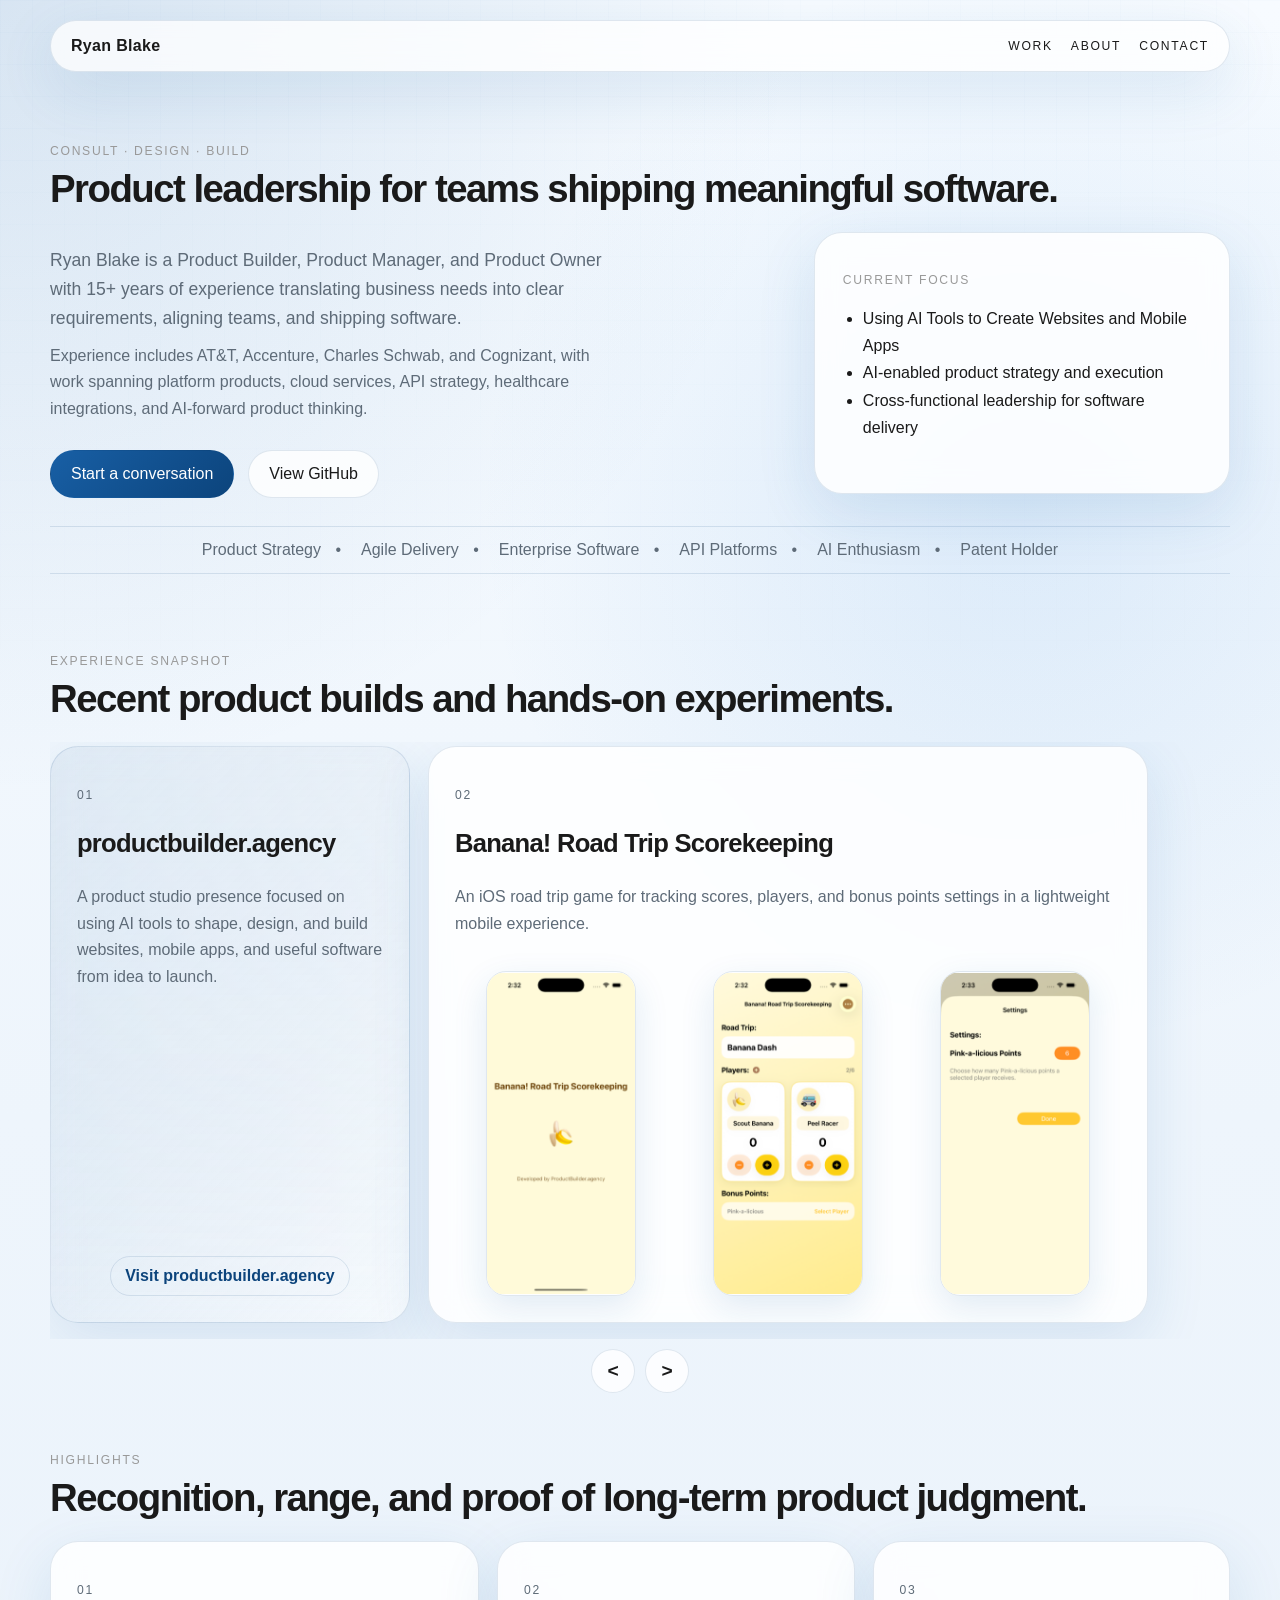
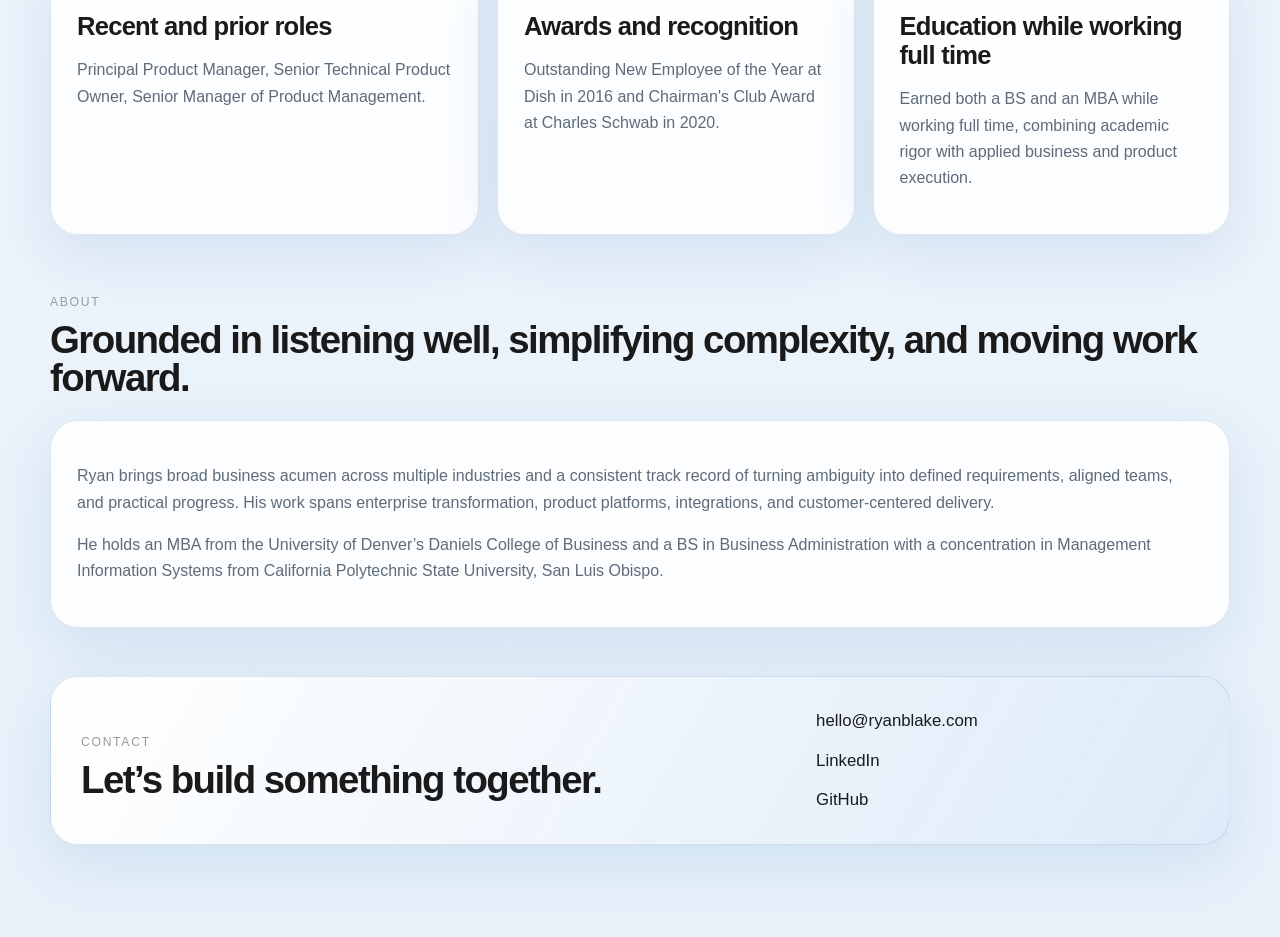
==== index.html @ b1fbf85f "Move featured projects to front" ====
<!DOCTYPE html>
<html lang="en">
  <head>
    <meta charset="UTF-8" />
    <meta name="viewport" content="width=device-width, initial-scale=1.0" />
    <title>Ryan Blake</title>
    <meta
      name="description"
      content="Ryan Blake is a product builder and product leader helping teams shape strategy, define systems, and ship useful software."
    />
    <meta property="og:title" content="Ryan Blake" />
    <meta
      property="og:description"
      content="Product builder, product manager, and product owner with deep experience across enterprise software, APIs, and platform delivery."
    />
    <meta property="og:type" content="website" />
    <link rel="stylesheet" href="styles.css" />
  </head>
  <body>
    <div class="site-shell">
      <header class="topbar">
        <a class="wordmark" href="#home" aria-label="Ryan Blake home">
          Ryan Blake
        </a>
        <nav class="nav">
          <a href="#work">Work</a>
          <a href="#about">About</a>
          <a href="#contact">Contact</a>
        </nav>
      </header>

      <main id="home">
        <section class="hero">
          <div class="hero-intro">
            <p class="eyebrow">Consult · Design · Build</p>
            <h1>
              Product leadership for teams shipping meaningful software.
            </h1>
          </div>

          <div class="hero-copy">
            <p class="lede">
              Ryan Blake is a Product Builder, Product Manager, and Product
              Owner with 15+ years of experience translating business needs
              into clear requirements, aligning teams, and shipping software.
            </p>
            <p class="hero-support">
              Experience includes AT&amp;T, Accenture, Charles Schwab, and
              Cognizant, with work spanning platform products, cloud services,
              API strategy, healthcare integrations, and AI-forward product thinking.
            </p>
            <div class="hero-actions">
              <a class="button button-primary" href="mailto:hello@ryanblake.com">Start a conversation</a>
              <a class="button button-secondary" href="https://github.com/ryblake-productbuilder" target="_blank" rel="noreferrer">View GitHub</a>
            </div>
          </div>

          <aside class="hero-card">
            <p class="card-label">Current focus</p>
            <ul class="signal-list">
              <li>Using AI Tools to Create Websites and Mobile Apps</li>
              <li>AI-enabled product strategy and execution</li>
              <li>Cross-functional leadership for software delivery</li>
            </ul>
          </aside>
        </section>

        <section class="marquee" aria-label="Highlights">
          <p>Product Strategy</p>
          <p>Agile Delivery</p>
          <p>Enterprise Software</p>
          <p>API Platforms</p>
          <p>AI Enthusiasm</p>
          <p class="marquee-last">Patent Holder</p>
        </section>

        <section class="work-section" id="work">
          <div class="section-heading">
            <p class="eyebrow">Experience snapshot</p>
            <h2>Recent product builds and hands-on experiments.</h2>
          </div>

          <div class="portfolio-carousel" aria-label="Experience snapshot carousel">
            <div class="portfolio-track" id="portfolio-track">
              <article class="project-card portfolio-card featured">
                <p class="project-index">01</p>
                <h3>productbuilder.agency</h3>
                <p>
                  A product studio presence focused on using AI tools to shape,
                  design, and build websites, mobile apps, and useful software
                  from idea to launch.
                </p>
                <a class="project-link" href="https://productbuilder.agency" target="_blank" rel="noreferrer">
                  Visit productbuilder.agency
                </a>
              </article>

              <article class="project-card portfolio-card banana-card">
                <p class="project-index">02</p>
                <h3>Banana! Road Trip Scorekeeping</h3>
                <p>
                  An iOS road trip game for tracking scores, players, and
                  bonus points settings in a lightweight mobile experience.
                </p>
                <div class="app-thumbnail-row" aria-label="Banana app screenshots">
                  <img src="assets/banana-splash.png" alt="Banana road trip scorekeeping splash screen" />
                  <img src="assets/banana-game.png" alt="Banana game scorekeeping screen" />
                  <img src="assets/banana-settings.png" alt="Banana settings screen" />
                </div>
              </article>

              <article class="project-card portfolio-card">
                <p class="project-index">03</p>
                <h3>Leadership across global teams</h3>
                <p>
                  Led two distributed agile software teams across multiple
                  countries, aligning product direction, delivery cadence, and
                  stakeholder expectations.
                </p>
              </article>

              <article class="project-card portfolio-card">
                <p class="project-index">04</p>
                <h3>Healthcare and platform integration</h3>
                <p>
                  Served as Product Owner for EMR integration work and defined
                  HL7 and FHIR specifications from complex interface requirements.
                </p>
              </article>

              <article class="project-card portfolio-card">
                <p class="project-index">05</p>
                <h3>Commercial and product impact</h3>
                <p>
                  Managed cloud services and API products while helping close
                  three learning outsourcing deals worth more than $80 million.
                </p>
              </article>

              <article class="project-card portfolio-card">
                <p class="project-index">06</p>
                <h3>Named inventor on several United States patents</h3>
                <p>
                  Patents focused on emotion-aware viewing experiences,
                  including dynamically selecting supplemental content and
                  adjusting playback based on viewer emotion or environment.
                </p>
                <ul class="patent-list">
                  <li>
                    <a href="https://image-ppubs.uspto.gov/dirsearch-public/print/downloadPdf/10616650" target="_blank" rel="noreferrer">10,616,650</a>
                  </li>
                  <li>
                    <a href="https://image-ppubs.uspto.gov/dirsearch-public/print/downloadPdf/10171877" target="_blank" rel="noreferrer">10,171,877</a>
                  </li>
                  <li>
                    <a href="https://image-ppubs.uspto.gov/dirsearch-public/print/downloadPdf/11601715" target="_blank" rel="noreferrer">11,601,715</a>
                  </li>
                </ul>
              </article>

              <article class="project-card portfolio-card">
                <p class="project-index">07</p>
                <h3>Enterprise product leadership</h3>
                <p>
                  Product leadership across distributed agile teams, healthcare
                  integrations, cloud services, API products, and commercial
                  programs with measurable business impact.
                </p>
              </article>
            </div>

            <div class="carousel-controls" aria-label="Portfolio carousel controls">
              <button class="carousel-control" type="button" data-carousel-action="prev" aria-label="Previous project">&lt;</button>
              <button class="carousel-control" type="button" data-carousel-action="next" aria-label="Next project">&gt;</button>
            </div>
          </div>
        </section>

        <section class="work-section" id="highlights">
          <div class="section-heading">
            <p class="eyebrow">Highlights</p>
            <h2>Recognition, range, and proof of long-term product judgment.</h2>
          </div>

          <div class="project-grid">
            <article class="project-card">
              <p class="project-index">01</p>
              <h3>Recent and prior roles</h3>
              <p>
                Principal Product Manager, Senior Technical Product Owner,
                Senior Manager of Product Management.
              </p>
            </article>

            <article class="project-card">
              <p class="project-index">02</p>
              <h3>Awards and recognition</h3>
              <p>
                Outstanding New Employee of the Year at Dish in 2016 and
                Chairman's Club Award at Charles Schwab in 2020.
              </p>
            </article>

            <article class="project-card">
              <p class="project-index">03</p>
              <h3>Education while working full time</h3>
              <p>
                Earned both a BS and an MBA while working full time, combining
                academic rigor with applied business and product execution.
              </p>
            </article>
          </div>
        </section>

        <section class="about-section" id="about">
          <div class="section-heading narrow">
            <p class="eyebrow">About</p>
            <h2>Grounded in listening well, simplifying complexity, and moving work forward.</h2>
          </div>

          <div class="about-layout">
            <div class="about-panel">
              <p>
                Ryan brings broad business acumen across multiple industries
                and a consistent track record of turning ambiguity into defined
                requirements, aligned teams, and practical progress. His work
                spans enterprise transformation, product platforms, integrations,
                and customer-centered delivery.
              </p>
              <p>
                He holds an MBA from the University of Denver’s Daniels College
                of Business and a BS in Business Administration with a
                concentration in Management Information Systems from California
                Polytechnic State University, San Luis Obispo.
              </p>
            </div>
          </div>
        </section>

        <section class="chat-section" id="chat">
          <div class="section-heading">
            <p class="eyebrow">AI Chat</p>
            <h2>Ask an AI assistant about Ryan’s background, experience, and focus.</h2>
          </div>

          <div class="chat-shell">
            <div class="chat-intro">
              <p>
                This assistant uses retrieval over Ryan’s site content and profile details,
                then answers with grounded context instead of a generic chatbot response.
              </p>
              <div class="chat-suggestions" aria-label="Suggested questions">
                <button class="suggestion-chip" type="button" data-prompt="What kinds of product work has Ryan led?">
                  What kinds of product work has Ryan led?
                </button>
                <button class="suggestion-chip" type="button" data-prompt="What is Ryan's experience with healthcare integrations?">
                  What is Ryan's experience with healthcare integrations?
                </button>
                <button class="suggestion-chip" type="button" data-prompt="What makes Ryan a strong product partner?">
                  What makes Ryan a strong product partner?
                </button>
              </div>
            </div>

            <div class="chat-panel">
              <div class="chat-log" id="chat-log" aria-live="polite">
                <article class="chat-message chat-message-assistant">
                  <p>
                    Ask me about Ryan’s product leadership, experience, education, awards,
                    technical background, or current focus.
                  </p>
                </article>
              </div>

              <form class="chat-form" id="chat-form">
                <label class="sr-only" for="chat-input">Ask a question</label>
                <textarea
                  id="chat-input"
                  name="message"
                  rows="3"
                  maxlength="600"
                  placeholder="Ask about Ryan’s experience, industries, technical work, or leadership style..."
                  required
                ></textarea>
                <div class="chat-form-row">
                  <p class="chat-note">Powered by retrieval plus AI responses.</p>
                  <button class="button button-primary" type="submit" id="chat-submit">Ask</button>
                </div>
              </form>
            </div>
          </div>
        </section>

        <section class="contact-section" id="contact">
          <div class="contact-card">
            <div>
              <p class="eyebrow">Contact</p>
              <h2>Let’s build something together.</h2>
            </div>
            <div class="contact-links">
              <a href="mailto:hello@ryanblake.com">hello@ryanblake.com</a>
              <a href="https://www.linkedin.com/in/ryblake/" target="_blank" rel="noreferrer">LinkedIn</a>
              <a href="https://github.com/ryblake-productbuilder" target="_blank" rel="noreferrer">GitHub</a>
            </div>
          </div>
        </section>
      </main>
    </div>

    <script src="script.js"></script>
  </body>
</html>
---- styles.css ----
:root {
  --bg: #eef5fc;
  --bg-strong: #dbeaf8;
  --surface: rgba(255, 255, 255, 0.84);
  --surface-strong: #ffffff;
  --text: #1a1a1a;
  --muted: #5e6b78;
  --line: rgba(12, 68, 124, 0.12);
  --accent: #185fa5;
  --accent-deep: #0c447c;
  --accent-light: #378add;
  --accent-soft: rgba(133, 183, 235, 0.6);
  --brand-builder: #1a1a1a;
  --brand-agency: #666666;
  --brand-tagline: #999999;
  --shadow: 0 18px 60px rgba(24, 95, 165, 0.12);
  --sans: Arial, Helvetica, sans-serif;
  --radius-lg: 28px;
  --radius-md: 20px;
  --max-width: 1180px;
}

* {
  box-sizing: border-box;
}

html {
  scroll-behavior: smooth;
}

body {
  margin: 0;
  min-height: 100vh;
  color: var(--text);
  font-family: var(--sans);
  background:
    radial-gradient(circle at top left, rgba(24, 95, 165, 0.14), transparent 28%),
    radial-gradient(circle at 80% 20%, rgba(55, 138, 221, 0.12), transparent 24%),
    linear-gradient(180deg, #f7fbff 0%, var(--bg) 44%, #e8f1fa 100%);
}

body::before {
  content: "";
  position: fixed;
  inset: 0;
  pointer-events: none;
  background-image:
    linear-gradient(rgba(24, 95, 165, 0.03) 1px, transparent 1px),
    linear-gradient(90deg, rgba(24, 95, 165, 0.03) 1px, transparent 1px);
  background-size: 32px 32px;
  mask-image: linear-gradient(180deg, rgba(0, 0, 0, 0.4), transparent 85%);
}

.site-shell {
  width: min(calc(100% - 32px), var(--max-width));
  margin: 0 auto;
  padding: 20px 0 64px;
}

.topbar {
  position: sticky;
  top: 16px;
  z-index: 10;
  display: flex;
  justify-content: space-between;
  align-items: center;
  gap: 20px;
  margin-bottom: 28px;
  padding: 16px 20px;
  border: 1px solid var(--line);
  border-radius: 999px;
  backdrop-filter: blur(18px);
  background: rgba(255, 255, 255, 0.74);
  box-shadow: var(--shadow);
}

.wordmark,
.nav a,
.button,
.contact-links a {
  text-decoration: none;
  color: inherit;
}

.wordmark {
  display: inline-flex;
  align-items: center;
  gap: 14px;
  font-size: 1rem;
  letter-spacing: 0.02em;
  font-weight: 700;
  color: var(--text);
}

.brand-lockup {
  display: inline-flex;
  align-items: center;
  gap: 12px;
}

.brand-owner {
  color: var(--muted);
  font-size: 0.92rem;
  font-weight: 600;
}

.brand-cube {
  position: relative;
  width: 26px;
  height: 26px;
  transform: rotate(45deg);
}

.cube-face,
.cube-core {
  position: absolute;
  inset: 0;
  border-radius: 4px;
}

.cube-top {
  background: var(--accent);
  clip-path: polygon(50% 0%, 100% 50%, 50% 100%, 0% 50%);
}

.cube-left {
  background: var(--accent-deep);
  clip-path: polygon(0% 50%, 50% 0%, 50% 100%);
}

.cube-right {
  background: var(--accent-light);
  clip-path: polygon(50% 0%, 100% 50%, 50% 100%);
}

.cube-core {
  inset: 7px;
  background: var(--accent-soft);
  clip-path: polygon(50% 0%, 100% 50%, 50% 100%, 0% 50%);
}

.brand-text {
  display: inline-flex;
  align-items: baseline;
  gap: 0;
  font-size: 1rem;
  font-weight: 700;
}

.brand-product {
  color: var(--accent);
}

.brand-builder {
  color: var(--brand-builder);
}

.brand-agency {
  color: var(--brand-agency);
  font-weight: 600;
}

.nav {
  display: flex;
  flex-wrap: wrap;
  gap: 18px;
}

.nav a,
.eyebrow,
.project-index,
.card-label {
  text-transform: uppercase;
  letter-spacing: 0.14em;
  font-size: 0.76rem;
}

.eyebrow,
.card-label,
.project-index {
  color: var(--brand-tagline);
}

.hero,
.about-layout,
.contact-card {
  display: grid;
  gap: 24px;
}

.hero {
  grid-template-columns: 1.6fr 0.9fr;
  align-items: start;
  padding: 32px 0 20px;
}

.hero-intro h1,
.section-heading h2,
.contact-card h2 {
  margin: 0;
  font-family: var(--sans);
  font-weight: 700;
  line-height: 0.98;
  letter-spacing: -0.04em;
}

.hero-intro {
  grid-column: 1 / -1;
}

.hero-intro h1 {
  max-width: none;
  font-size: clamp(1.35rem, 3.1vw, 2.4rem);
}

.lede,
.hero-support,
.project-card p,
.about-panel p,
.hero-metric p,
.contact-links a {
  color: var(--muted);
  line-height: 1.65;
}

.lede {
  max-width: 36rem;
  margin: 14px 0 0;
  font-size: 1.1rem;
}

.hero-support {
  max-width: 35rem;
  margin: 10px 0 0;
}

.hero-actions {
  display: flex;
  flex-wrap: wrap;
  gap: 14px;
  margin-top: 28px;
}

.button {
  display: inline-flex;
  align-items: center;
  justify-content: center;
  min-height: 48px;
  padding: 0 20px;
  border-radius: 999px;
  border: 1px solid var(--line);
  transition: transform 180ms ease, background-color 180ms ease, border-color 180ms ease;
}

.button:hover,
.nav a:hover,
.contact-links a:hover {
  transform: translateY(-1px);
}

.button-primary {
  color: #ffffff;
  background: linear-gradient(135deg, var(--accent), var(--accent-deep));
  border-color: transparent;
}

.button-secondary {
  background: rgba(255, 255, 255, 0.8);
}

.hero-card,
.project-card,
.about-panel,
.contact-card,
.chat-shell,
.chat-panel,
.chat-intro {
  border: 1px solid var(--line);
  border-radius: var(--radius-lg);
  background: var(--surface);
  box-shadow: var(--shadow);
  backdrop-filter: blur(14px);
}

.hero-card {
  padding: 28px;
}

.hero-card {
  grid-column: 2;
  max-width: 420px;
  justify-self: start;
  align-self: start;
  margin-top: 0;
}

.signal-list {
  margin: 18px 0 24px;
  padding-left: 20px;
  color: var(--text);
  line-height: 1.7;
}

.hero-metric {
  padding-top: 4px;
}

.marquee {
  display: flex;
  flex-wrap: wrap;
  justify-content: center;
  gap: 12px 20px;
  margin: 8px 0 48px;
  padding: 14px 0;
  border-block: 1px solid var(--line);
  color: var(--muted);
  text-align: center;
}

.marquee p {
  position: relative;
  margin: 0;
  padding-right: 20px;
  white-space: nowrap;
  text-transform: capitalize;
}

.marquee p::after {
  content: "•";
  position: absolute;
  right: 0;
}

.marquee p.marquee-last::after {
  content: "";
}

.section-heading {
  margin-bottom: 24px;
}

.section-heading h2,
.contact-card h2 {
  font-size: clamp(1.5rem, 3vw, 2.5rem);
  max-width: none;
}

.work-section,
.about-section,
.chat-section,
.contact-section {
  padding: 20px 0 28px;
}

.project-grid {
  display: grid;
  grid-template-columns: 1.2fr 1fr 1fr;
  gap: 18px;
}

.project-card,
.about-panel {
  padding: 26px;
}

.chat-shell {
  display: grid;
  grid-template-columns: 0.72fr 1.28fr;
  gap: 18px;
  padding: 18px;
}

.chat-section {
  display: none;
}

.chat-intro,
.chat-panel {
  padding: 24px;
}

.chat-intro p,
.chat-note,
.chat-source-list {
  color: var(--muted);
  line-height: 1.65;
}

.chat-suggestions {
  display: flex;
  flex-wrap: wrap;
  gap: 10px;
  margin-top: 20px;
}

.suggestion-chip {
  padding: 10px 14px;
  border: 1px solid var(--line);
  border-radius: 999px;
  background: rgba(255, 255, 255, 0.75);
  color: var(--text);
  font: inherit;
  cursor: pointer;
  transition: transform 180ms ease, border-color 180ms ease;
}

.suggestion-chip:hover {
  transform: translateY(-1px);
  border-color: rgba(24, 95, 165, 0.28);
}

.chat-panel {
  display: grid;
  gap: 18px;
}

.chat-log {
  display: grid;
  gap: 12px;
  min-height: 280px;
}

.chat-message {
  max-width: 90%;
  padding: 14px 16px;
  border-radius: 18px;
  line-height: 1.6;
}

.chat-message p {
  margin: 0;
}

.chat-message-assistant {
  justify-self: start;
  background: rgba(24, 95, 165, 0.08);
  color: var(--text);
}

.chat-message-user {
  justify-self: end;
  background: linear-gradient(135deg, var(--accent), var(--accent-deep));
  color: #ffffff;
}

.chat-form {
  display: grid;
  gap: 12px;
}

.chat-form textarea {
  width: 100%;
  min-height: 112px;
  padding: 16px;
  border: 1px solid var(--line);
  border-radius: 22px;
  background: rgba(255, 255, 255, 0.85);
  color: var(--text);
  font: inherit;
  resize: vertical;
}

.chat-form textarea:focus {
  outline: 2px solid rgba(24, 95, 165, 0.16);
  border-color: rgba(24, 95, 165, 0.32);
}

.chat-form-row {
  display: flex;
  justify-content: space-between;
  align-items: center;
  gap: 16px;
}

.chat-note {
  margin: 0;
  font-size: 0.92rem;
}

.chat-source-list {
  margin: 8px 0 0;
  font-size: 0.88rem;
}

.sr-only {
  position: absolute;
  width: 1px;
  height: 1px;
  padding: 0;
  margin: -1px;
  overflow: hidden;
  clip: rect(0, 0, 0, 0);
  white-space: nowrap;
  border: 0;
}

.project-card h3 {
  margin: 12px 0 10px;
  font-size: 1.6rem;
  font-weight: 700;
  letter-spacing: -0.03em;
}

.portfolio-carousel {
  overflow: hidden;
}

.portfolio-track {
  display: flex;
  gap: 18px;
  overflow-x: auto;
  padding: 4px 4px 16px;
  scroll-behavior: smooth;
  scroll-snap-type: x proximity;
  scrollbar-width: none;
}

.portfolio-track::-webkit-scrollbar {
  display: none;
}

.portfolio-card {
  display: flex;
  flex-direction: column;
  flex: 0 0 min(360px, 82vw);
  min-height: 330px;
  scroll-snap-align: start;
}

.project-link {
  display: inline-flex;
  width: fit-content;
  margin-top: auto;
  align-self: center;
  padding: 10px 14px;
  border: 1px solid var(--line);
  border-radius: 999px;
  color: var(--accent-deep);
  font-weight: 700;
  text-decoration: none;
  transition: transform 180ms ease, border-color 180ms ease;
}

.project-link:hover {
  transform: translateY(-1px);
  border-color: rgba(24, 95, 165, 0.3);
}

.project-card p a {
  color: var(--accent-deep);
  font-weight: 700;
  text-decoration-color: rgba(24, 95, 165, 0.32);
  text-underline-offset: 3px;
}

.patent-list {
  margin: 4px 0 0;
  padding-left: 20px;
  color: var(--muted);
  line-height: 1.8;
}

.patent-list a {
  display: inline-block;
  color: var(--accent-deep);
  font-weight: 700;
  text-decoration-color: rgba(24, 95, 165, 0.32);
  text-underline-offset: 3px;
}


.banana-card {
  flex-basis: min(720px, 92vw);
  overflow: hidden;
}

.app-thumbnail-row {
  display: grid;
  grid-template-columns: repeat(3, minmax(0, 1fr));
  gap: 14px;
  align-items: start;
  margin-top: auto;
  padding-top: 18px;
}

.app-thumbnail-row img {
  width: 100%;
  max-width: 150px;
  aspect-ratio: 1242 / 2688;
  justify-self: center;
  object-fit: contain;
  border: 1px solid rgba(12, 68, 124, 0.12);
  border-radius: 20px;
  box-shadow: 0 12px 34px rgba(24, 95, 165, 0.12);
}

.carousel-controls {
  display: flex;
  justify-content: center;
  gap: 10px;
  padding-top: 10px;
}

.carousel-control {
  display: inline-flex;
  align-items: center;
  justify-content: center;
  width: 44px;
  height: 44px;
  border: 1px solid var(--line);
  border-radius: 50%;
  background: rgba(255, 255, 255, 0.82);
  color: var(--text);
  cursor: pointer;
  font: inherit;
  font-size: 1.2rem;
  font-weight: 700;
  transition: transform 180ms ease, border-color 180ms ease, color 180ms ease;
}

.carousel-control:hover {
  transform: translateY(-1px);
  border-color: rgba(24, 95, 165, 0.3);
  color: var(--accent-deep);
}

.featured {
  background:
    linear-gradient(180deg, rgba(255, 255, 255, 0.34), transparent),
    linear-gradient(135deg, rgba(24, 95, 165, 0.16), rgba(255, 255, 255, 0.48));
}

.about-layout {
  grid-template-columns: 1fr;
}

.contact-card {
  grid-template-columns: 1.3fr 0.7fr;
  align-items: center;
  padding: 30px;
  background:
    linear-gradient(120deg, rgba(255, 255, 255, 0.98), rgba(219, 234, 248, 0.94)),
    var(--surface-strong);
}

.contact-links {
  display: grid;
  gap: 12px;
}

.contact-links a {
  font-size: 1.05rem;
}

.nav a,
.contact-links a {
  color: var(--text);
}

.nav a:hover,
.contact-links a:hover,
.button-secondary:hover {
  color: var(--accent-deep);
}

.reveal {
  opacity: 0;
  transform: translateY(24px);
  transition: opacity 700ms ease, transform 700ms ease;
}

.reveal.is-visible {
  opacity: 1;
  transform: translateY(0);
}

@media (max-width: 900px) {
  .hero,
  .project-grid,
  .about-layout,
  .chat-shell,
  .contact-card {
    grid-template-columns: 1fr;
  }

  .portfolio-track {
    gap: 14px;
  }

  .portfolio-card,
  .banana-card {
    flex-basis: 84vw;
  }

  .app-thumbnail-row {
    gap: 8px;
  }

  .hero-intro,
  .hero-copy,
  .hero-card {
    grid-column: auto;
    max-width: none;
    justify-self: stretch;
  }

  .hero-copy h1,
  .section-heading h2,
  .contact-card h2 {
    max-width: none;
  }

  .topbar {
    border-radius: 24px;
  }
}

@media (max-width: 640px) {
  .site-shell {
    width: min(calc(100% - 20px), var(--max-width));
    padding-top: 10px;
  }

  .topbar {
    position: static;
    flex-direction: column;
    align-items: flex-start;
    padding: 18px;
  }

  .wordmark {
    flex-direction: column;
    align-items: flex-start;
    gap: 8px;
  }

  .hero {
    padding-top: 28px;
  }

  .chat-intro,
  .chat-panel {
    padding: 18px;
  }

  .chat-form-row {
    flex-direction: column;
    align-items: stretch;
  }

  .hero-copy h1 {
    font-size: clamp(2.9rem, 17vw, 4.5rem);
  }

  .hero-card,
  .project-card,
  .about-panel,
  .contact-card {
    border-radius: var(--radius-md);
  }
}

@media (prefers-reduced-motion: reduce) {
  html {
    scroll-behavior: auto;
  }

  *,
  *::before,
  *::after {
    animation: none !important;
    transition: none !important;
  }
}
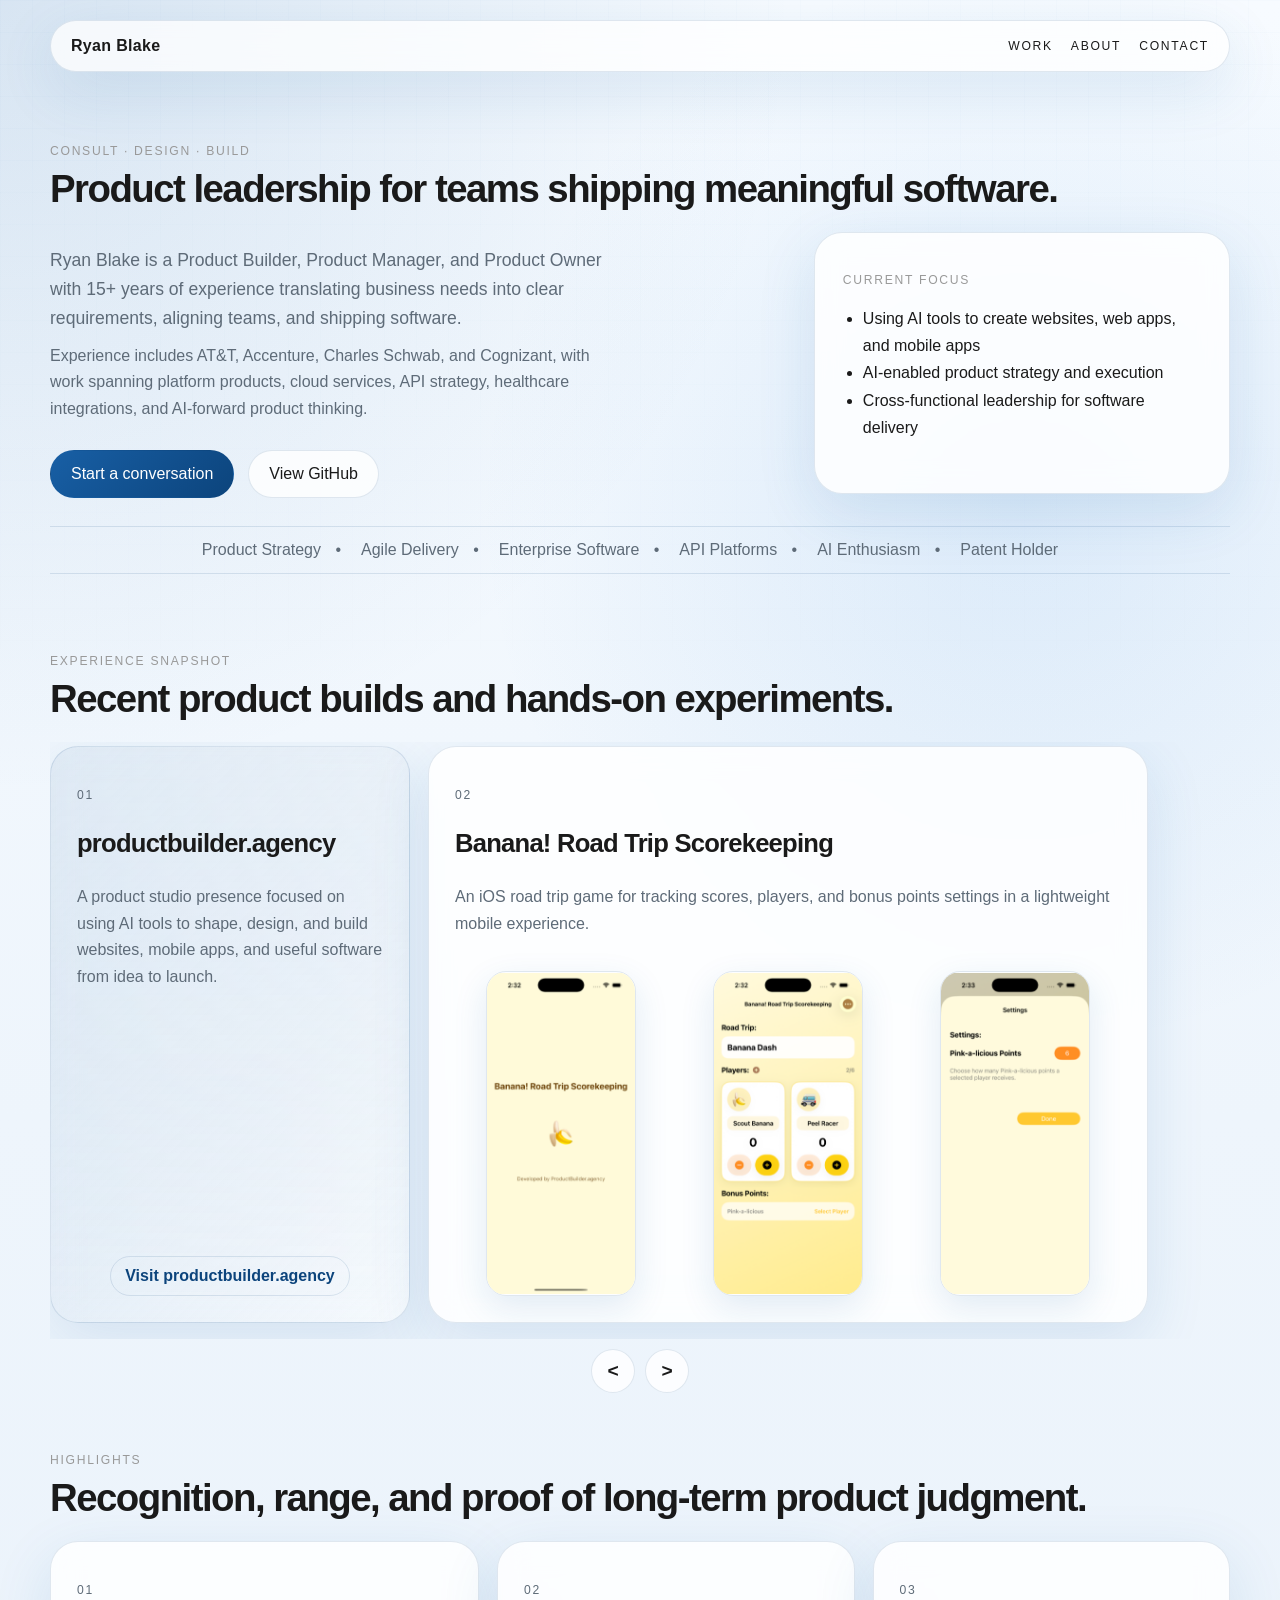
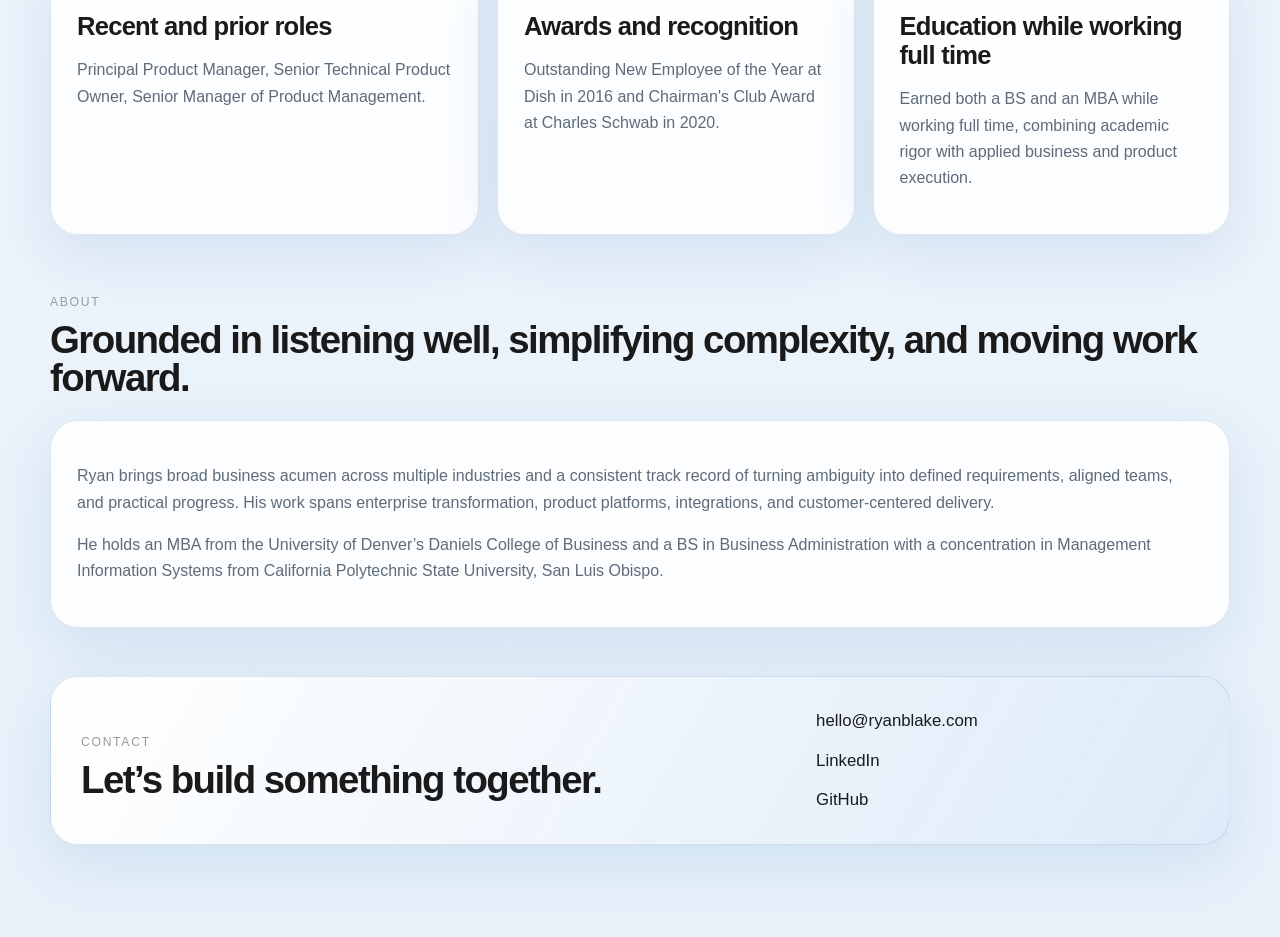
==== commit 0b40434c: "Refine current focus wording" ====
--- a/index.html
+++ b/index.html
@@ -58,7 +58,7 @@
           <aside class="hero-card">
             <p class="card-label">Current focus</p>
             <ul class="signal-list">
-              <li>Using AI Tools to Create Websites and Mobile Apps</li>
+              <li>Using AI tools to create websites, web apps, and mobile apps</li>
               <li>AI-enabled product strategy and execution</li>
               <li>Cross-functional leadership for software delivery</li>
             </ul>
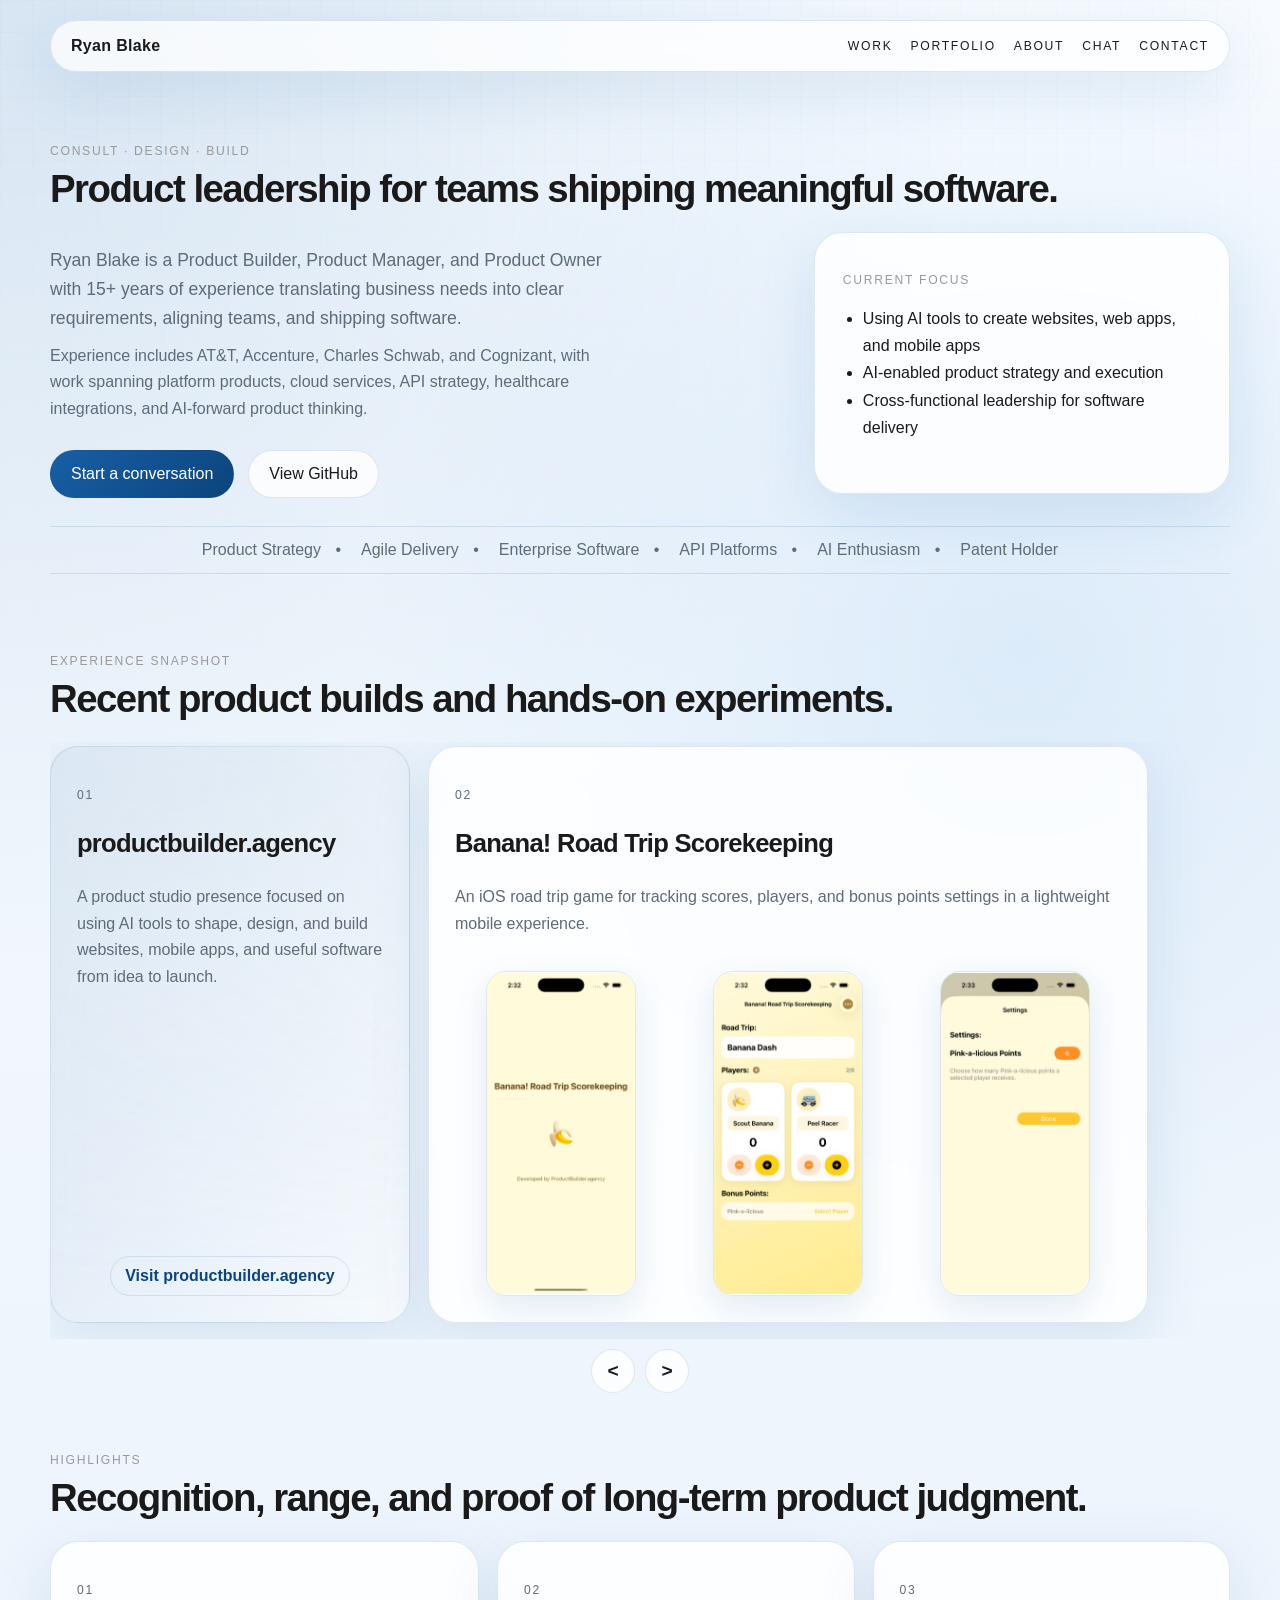
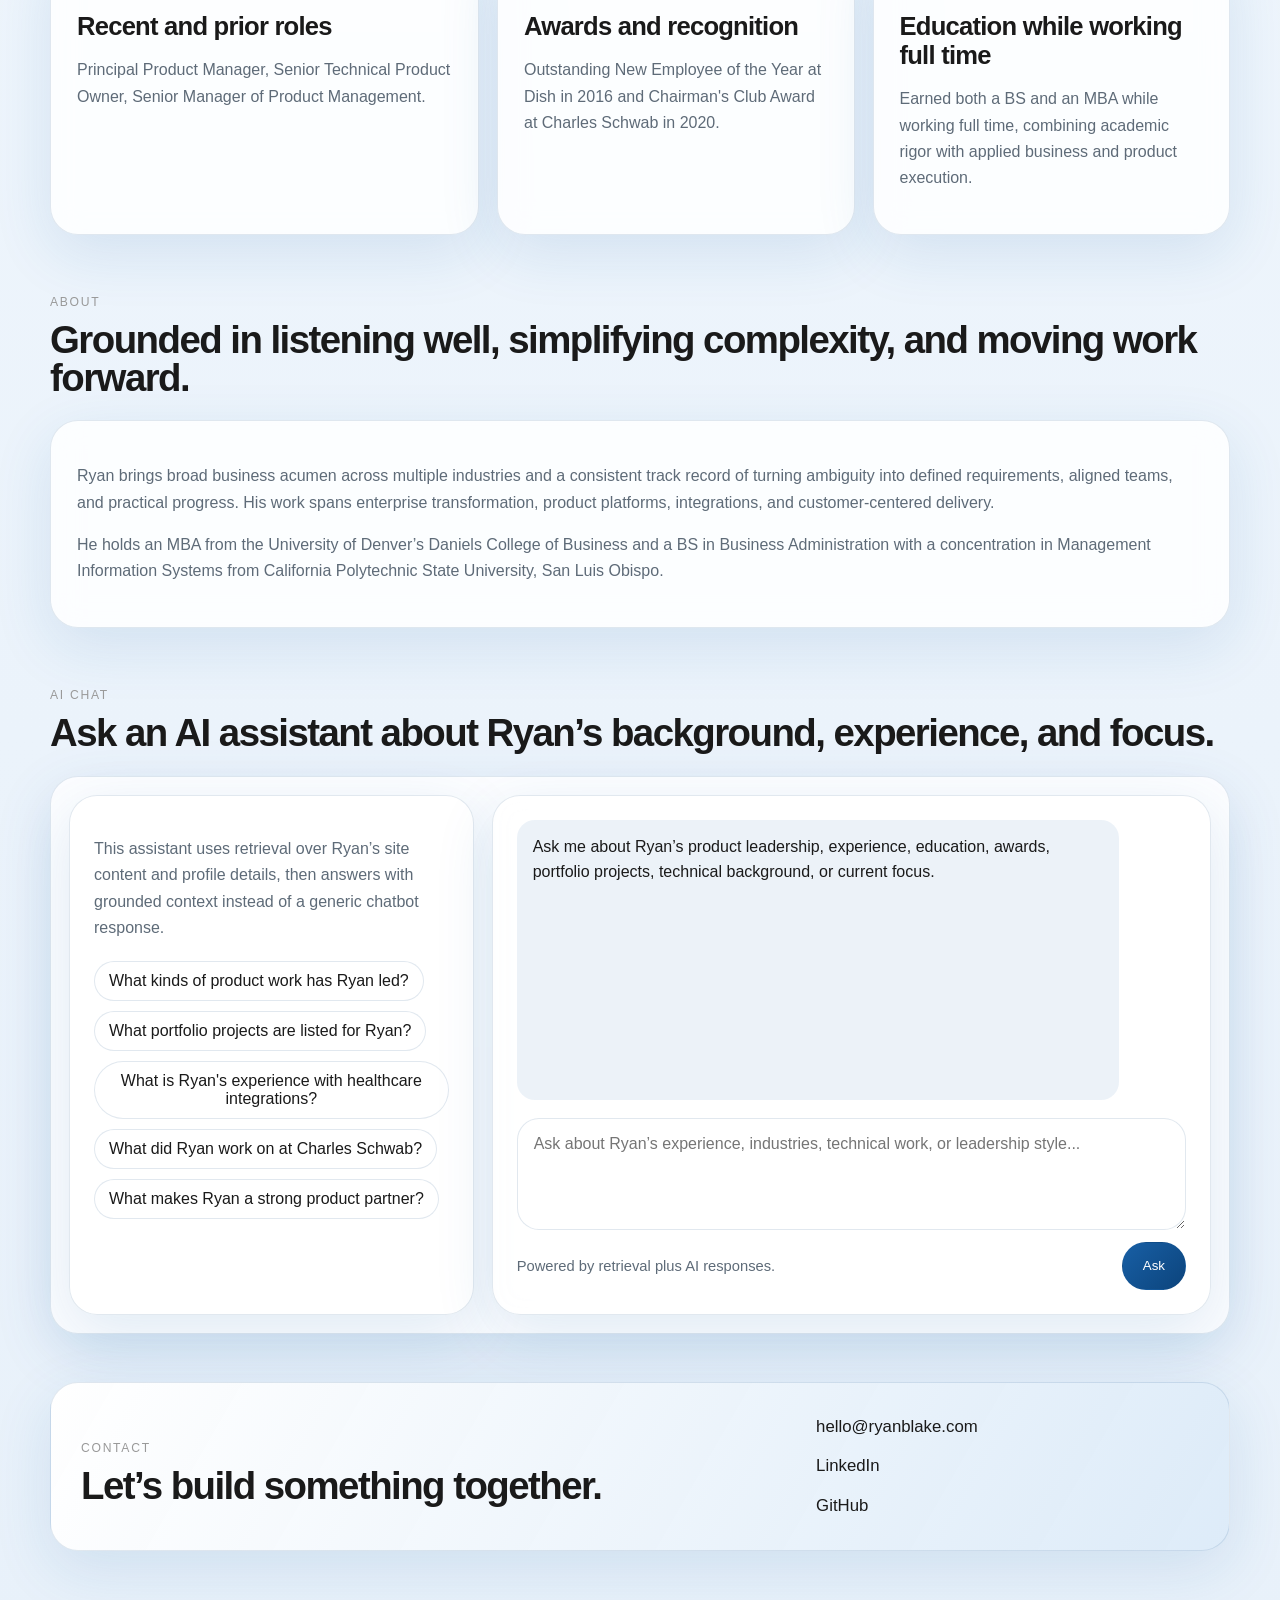
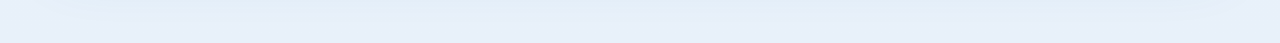
==== commit 14c7692f: "Add portfolio page and enable AI chat" ====
--- a/index.html
+++ b/index.html
@@ -24,7 +24,9 @@
         </a>
         <nav class="nav">
           <a href="#work">Work</a>
+          <a href="portfolio.html">Portfolio</a>
           <a href="#about">About</a>
+          <a href="#chat">Chat</a>
           <a href="#contact">Contact</a>
         </nav>
       </header>
@@ -253,8 +255,14 @@
                 <button class="suggestion-chip" type="button" data-prompt="What kinds of product work has Ryan led?">
                   What kinds of product work has Ryan led?
                 </button>
+                <button class="suggestion-chip" type="button" data-prompt="What portfolio projects are listed for Ryan?">
+                  What portfolio projects are listed for Ryan?
+                </button>
                 <button class="suggestion-chip" type="button" data-prompt="What is Ryan's experience with healthcare integrations?">
                   What is Ryan's experience with healthcare integrations?
+                </button>
+                <button class="suggestion-chip" type="button" data-prompt="What did Ryan work on at Charles Schwab?">
+                  What did Ryan work on at Charles Schwab?
                 </button>
                 <button class="suggestion-chip" type="button" data-prompt="What makes Ryan a strong product partner?">
                   What makes Ryan a strong product partner?
@@ -267,7 +275,7 @@
                 <article class="chat-message chat-message-assistant">
                   <p>
                     Ask me about Ryan’s product leadership, experience, education, awards,
-                    technical background, or current focus.
+                    portfolio projects, technical background, or current focus.
                   </p>
                 </article>
               </div>
--- a/styles.css
+++ b/styles.css
@@ -182,19 +182,22 @@
 }
 
 .hero,
+.portfolio-hero,
 .about-layout,
 .contact-card {
   display: grid;
   gap: 24px;
 }
 
-.hero {
+.hero,
+.portfolio-hero {
   grid-template-columns: 1.6fr 0.9fr;
   align-items: start;
   padding: 32px 0 20px;
 }
 
 .hero-intro h1,
+.portfolio-hero h1,
 .section-heading h2,
 .contact-card h2 {
   margin: 0;
@@ -208,7 +211,8 @@
   grid-column: 1 / -1;
 }
 
-.hero-intro h1 {
+.hero-intro h1,
+.portfolio-hero h1 {
   max-width: none;
   font-size: clamp(1.35rem, 3.1vw, 2.4rem);
 }
@@ -274,7 +278,11 @@
 .contact-card,
 .chat-shell,
 .chat-panel,
-.chat-intro {
+.chat-intro,
+.portfolio-entry,
+.portfolio-disclaimer,
+.portfolio-chat-cta,
+.legal-card {
   border: 1px solid var(--line);
   border-radius: var(--radius-lg);
   background: var(--surface);
@@ -348,7 +356,8 @@
 .work-section,
 .about-section,
 .chat-section,
-.contact-section {
+.contact-section,
+.portfolio-timeline {
   padding: 20px 0 28px;
 }
 
@@ -359,8 +368,178 @@
 }
 
 .project-card,
-.about-panel {
+.about-panel,
+.portfolio-entry,
+.portfolio-disclaimer,
+.portfolio-chat-cta,
+.legal-card {
   padding: 26px;
+}
+
+.portfolio-summary {
+  align-self: end;
+}
+
+.portfolio-timeline {
+  display: grid;
+  gap: 18px;
+}
+
+.portfolio-year {
+  display: grid;
+  grid-template-columns: minmax(0, 1fr);
+  gap: 18px;
+  align-items: start;
+  padding-top: 18px;
+  border-top: 1px solid var(--line);
+}
+
+.portfolio-year-heading {
+  position: sticky;
+  top: 108px;
+}
+
+.portfolio-year-heading h2 {
+  margin: 6px 0 0;
+  font-size: clamp(2rem, 6vw, 4.7rem);
+  line-height: 0.9;
+  letter-spacing: -0.05em;
+}
+
+.portfolio-entry-list {
+  display: grid;
+  gap: 18px;
+}
+
+.portfolio-entry h3 {
+  margin: 8px 0 10px;
+  font-size: clamp(1.35rem, 2.4vw, 2rem);
+  line-height: 1.05;
+  letter-spacing: -0.03em;
+}
+
+.portfolio-company-row {
+  display: flex;
+  align-items: center;
+  gap: 12px;
+}
+
+.portfolio-company-chain {
+  display: flex;
+  flex-wrap: wrap;
+  align-items: center;
+  gap: 10px 12px;
+}
+
+.portfolio-beneficiary-row {
+  display: flex;
+  align-items: center;
+  gap: 8px;
+}
+
+.portfolio-company-context {
+  margin: 0;
+  color: var(--muted);
+  font-size: 0.92rem;
+}
+
+.portfolio-company-logo {
+  width: 42px;
+  height: 42px;
+  flex: 0 0 auto;
+  border: 1px solid rgba(12, 68, 124, 0.1);
+  border-radius: 8px;
+  object-fit: cover;
+}
+
+.portfolio-company {
+  margin: 0;
+  color: var(--accent-deep);
+  font-weight: 700;
+}
+
+.portfolio-entry-copy {
+  color: var(--muted);
+  line-height: 1.65;
+}
+
+.portfolio-entry p:last-child {
+  margin-bottom: 0;
+  color: var(--muted);
+  line-height: 1.65;
+}
+
+.portfolio-impact-list {
+  margin: 14px 0 0;
+  padding-left: 20px;
+  color: var(--muted);
+  line-height: 1.65;
+}
+
+.portfolio-disclaimer {
+  margin-top: 18px;
+}
+
+.portfolio-disclaimer p {
+  margin: 0;
+  color: var(--muted);
+  font-size: 0.92rem;
+  line-height: 1.6;
+}
+
+.portfolio-chat-cta {
+  display: flex;
+  justify-content: space-between;
+  align-items: center;
+  gap: 18px;
+  margin-top: 18px;
+}
+
+.portfolio-chat-cta h2 {
+  margin: 0;
+  font-size: clamp(1.35rem, 2.5vw, 2rem);
+  line-height: 1.05;
+  letter-spacing: -0.03em;
+}
+
+.portfolio-entry a,
+.portfolio-disclaimer a,
+.legal-card a {
+  color: var(--accent-deep);
+  font-weight: 700;
+  text-decoration-color: rgba(24, 95, 165, 0.32);
+  text-underline-offset: 3px;
+}
+
+.portfolio-entry-link {
+  margin-top: 16px;
+}
+
+.legal-section {
+  padding: 32px 0 28px;
+}
+
+.legal-card {
+  max-width: 840px;
+  margin: 0 auto;
+  padding: clamp(26px, 5vw, 46px);
+}
+
+.legal-card h1 {
+  margin: 0 0 22px;
+  font-size: clamp(2rem, 5vw, 4rem);
+  line-height: 0.98;
+  letter-spacing: -0.04em;
+}
+
+.legal-card p {
+  color: var(--muted);
+  font-size: 1.02rem;
+  line-height: 1.75;
+}
+
+.legal-card p:last-child {
+  margin-bottom: 0;
 }
 
 .chat-shell {
@@ -368,10 +547,6 @@
   grid-template-columns: 0.72fr 1.28fr;
   gap: 18px;
   padding: 18px;
-}
-
-.chat-section {
-  display: none;
 }
 
 .chat-intro,
@@ -676,11 +851,23 @@
 
 @media (max-width: 900px) {
   .hero,
+  .portfolio-hero,
   .project-grid,
   .about-layout,
   .chat-shell,
-  .contact-card {
+  .contact-card,
+  .portfolio-chat-cta,
+  .portfolio-year {
     grid-template-columns: 1fr;
+  }
+
+  .portfolio-year-heading {
+    position: static;
+  }
+
+  .portfolio-chat-cta {
+    align-items: flex-start;
+    flex-direction: column;
   }
 
   .portfolio-track {
@@ -705,6 +892,7 @@
   }
 
   .hero-copy h1,
+  .portfolio-hero h1,
   .section-heading h2,
   .contact-card h2 {
     max-width: none;
@@ -755,7 +943,11 @@
   .hero-card,
   .project-card,
   .about-panel,
-  .contact-card {
+  .contact-card,
+  .portfolio-entry,
+  .portfolio-disclaimer,
+  .portfolio-chat-cta,
+  .legal-card {
     border-radius: var(--radius-md);
   }
 }
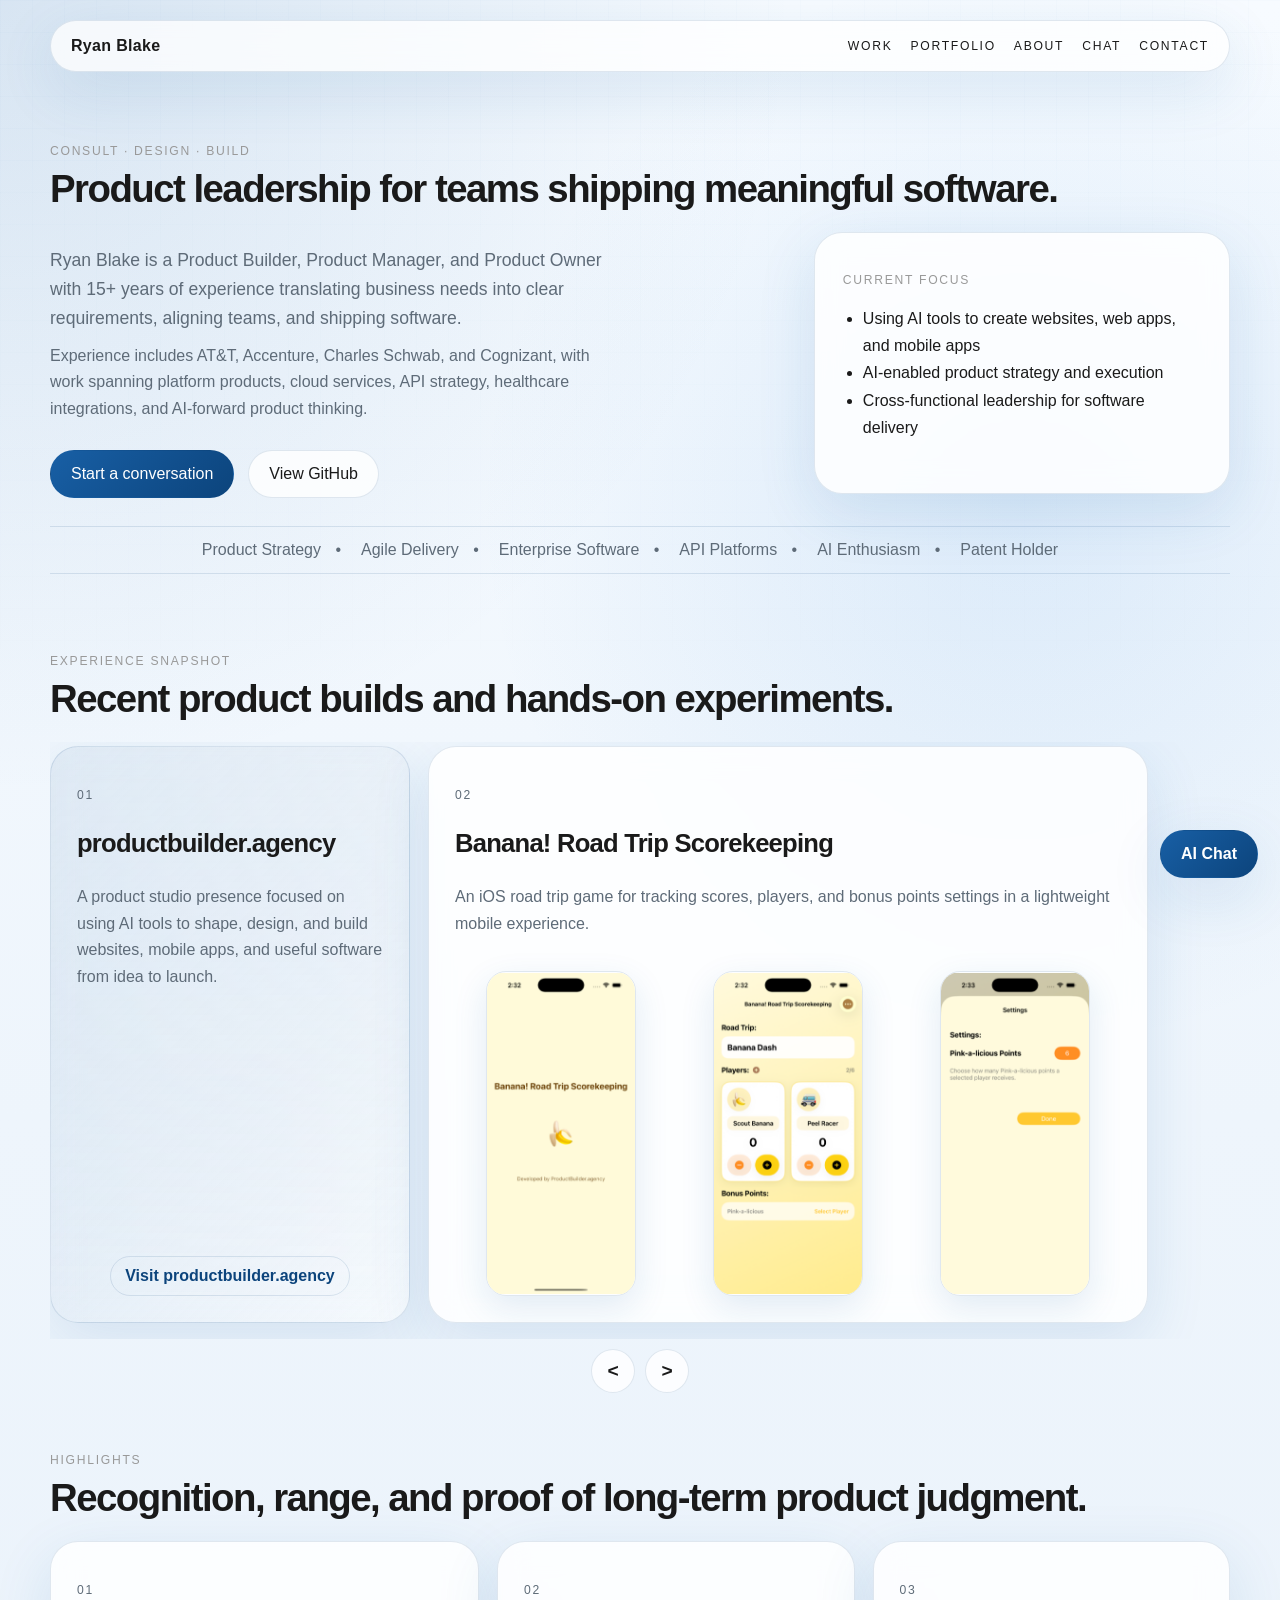
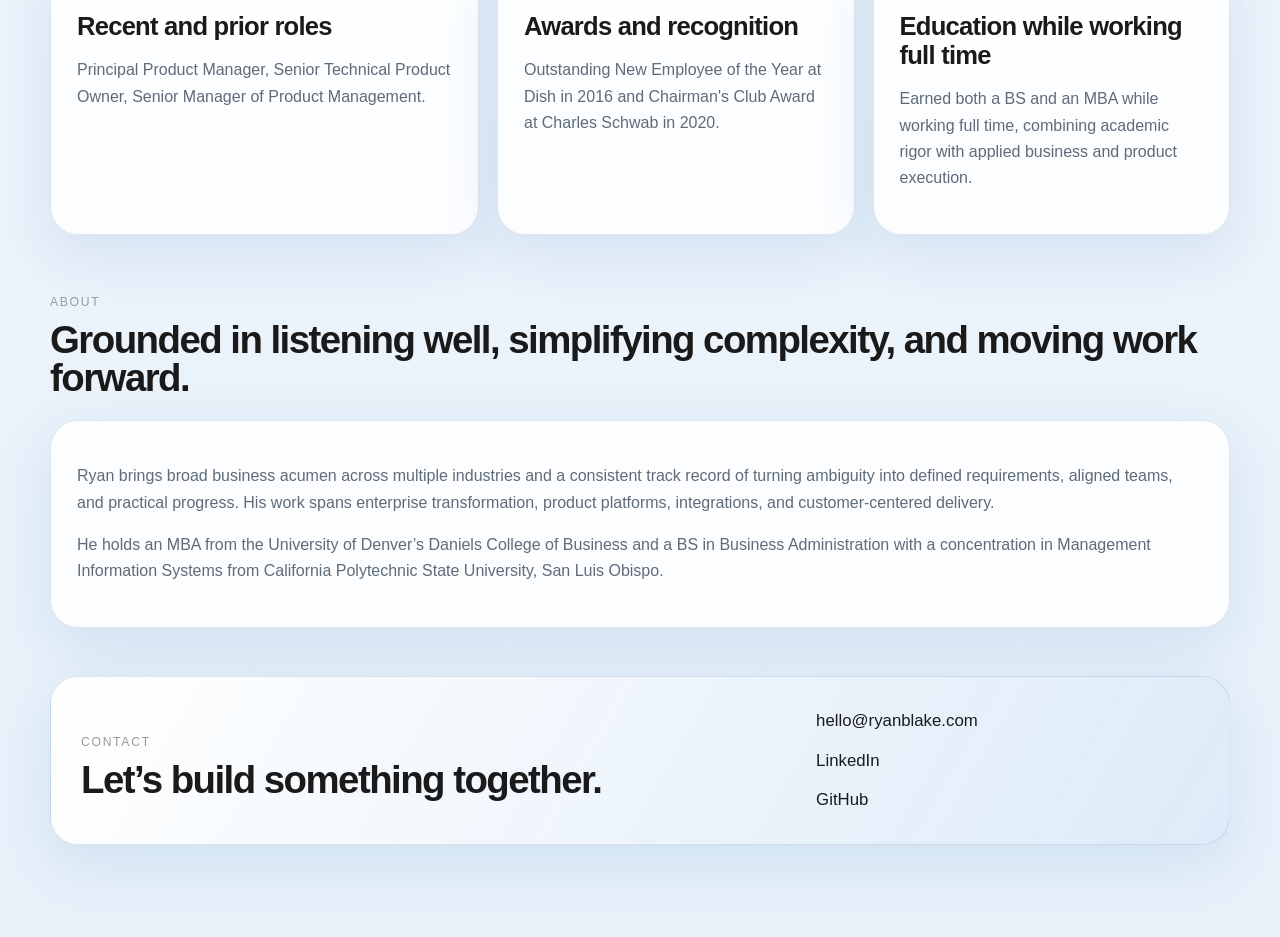
==== commit d3328f5d: "Convert chat to floating assistant" ====
--- a/index.html
+++ b/index.html
@@ -26,7 +26,7 @@
           <a href="#work">Work</a>
           <a href="portfolio.html">Portfolio</a>
           <a href="#about">About</a>
-          <a href="#chat">Chat</a>
+          <a href="#chat-widget" data-chat-open>Chat</a>
           <a href="#contact">Contact</a>
         </nav>
       </header>
@@ -239,66 +239,6 @@
           </div>
         </section>
 
-        <section class="chat-section" id="chat">
-          <div class="section-heading">
-            <p class="eyebrow">AI Chat</p>
-            <h2>Ask an AI assistant about Ryan’s background, experience, and focus.</h2>
-          </div>
-
-          <div class="chat-shell">
-            <div class="chat-intro">
-              <p>
-                This assistant uses retrieval over Ryan’s site content and profile details,
-                then answers with grounded context instead of a generic chatbot response.
-              </p>
-              <div class="chat-suggestions" aria-label="Suggested questions">
-                <button class="suggestion-chip" type="button" data-prompt="What kinds of product work has Ryan led?">
-                  What kinds of product work has Ryan led?
-                </button>
-                <button class="suggestion-chip" type="button" data-prompt="What portfolio projects are listed for Ryan?">
-                  What portfolio projects are listed for Ryan?
-                </button>
-                <button class="suggestion-chip" type="button" data-prompt="What is Ryan's experience with healthcare integrations?">
-                  What is Ryan's experience with healthcare integrations?
-                </button>
-                <button class="suggestion-chip" type="button" data-prompt="What did Ryan work on at Charles Schwab?">
-                  What did Ryan work on at Charles Schwab?
-                </button>
-                <button class="suggestion-chip" type="button" data-prompt="What makes Ryan a strong product partner?">
-                  What makes Ryan a strong product partner?
-                </button>
-              </div>
-            </div>
-
-            <div class="chat-panel">
-              <div class="chat-log" id="chat-log" aria-live="polite">
-                <article class="chat-message chat-message-assistant">
-                  <p>
-                    Ask me about Ryan’s product leadership, experience, education, awards,
-                    portfolio projects, technical background, or current focus.
-                  </p>
-                </article>
-              </div>
-
-              <form class="chat-form" id="chat-form">
-                <label class="sr-only" for="chat-input">Ask a question</label>
-                <textarea
-                  id="chat-input"
-                  name="message"
-                  rows="3"
-                  maxlength="600"
-                  placeholder="Ask about Ryan’s experience, industries, technical work, or leadership style..."
-                  required
-                ></textarea>
-                <div class="chat-form-row">
-                  <p class="chat-note">Powered by retrieval plus AI responses.</p>
-                  <button class="button button-primary" type="submit" id="chat-submit">Ask</button>
-                </div>
-              </form>
-            </div>
-          </div>
-        </section>
-
         <section class="contact-section" id="contact">
           <div class="contact-card">
             <div>
@@ -313,6 +253,62 @@
           </div>
         </section>
       </main>
+
+      <aside class="chat-widget" id="chat-widget" aria-label="AI chat assistant">
+        <button class="chat-toggle" type="button" id="chat-toggle" aria-expanded="false" aria-controls="chat-panel">
+          AI Chat
+        </button>
+
+        <div class="chat-float-panel" id="chat-panel" hidden>
+          <div class="chat-float-header">
+            <div>
+              <p class="eyebrow">AI Chat</p>
+              <h2>Ask about Ryan’s work.</h2>
+            </div>
+            <button class="chat-close" type="button" id="chat-close" aria-label="Close chat">×</button>
+          </div>
+
+          <p class="chat-note">
+            Grounded in Ryan’s site, portfolio, LinkedIn, and resume details.
+          </p>
+
+          <div class="chat-suggestions" aria-label="Suggested questions">
+            <button class="suggestion-chip" type="button" data-prompt="What portfolio projects are listed for Ryan?">
+              Portfolio projects
+            </button>
+            <button class="suggestion-chip" type="button" data-prompt="What is Ryan's experience with healthcare integrations?">
+              Healthcare integrations
+            </button>
+            <button class="suggestion-chip" type="button" data-prompt="What did Ryan work on at Charles Schwab?">
+              Charles Schwab
+            </button>
+          </div>
+
+          <div class="chat-log" id="chat-log" aria-live="polite">
+            <article class="chat-message chat-message-assistant">
+              <p>
+                Ask me about Ryan’s product leadership, portfolio projects,
+                technical background, certifications, or current focus.
+              </p>
+            </article>
+          </div>
+
+          <form class="chat-form" id="chat-form">
+            <label class="sr-only" for="chat-input">Ask a question</label>
+            <textarea
+              id="chat-input"
+              name="message"
+              rows="3"
+              maxlength="600"
+              placeholder="Ask about Ryan’s experience..."
+              required
+            ></textarea>
+            <div class="chat-form-row">
+              <button class="button button-primary" type="submit" id="chat-submit">Ask</button>
+            </div>
+          </form>
+        </div>
+      </aside>
     </div>
 
     <script src="script.js"></script>
--- a/styles.css
+++ b/styles.css
@@ -281,7 +281,6 @@
 .chat-intro,
 .portfolio-entry,
 .portfolio-disclaimer,
-.portfolio-chat-cta,
 .legal-card {
   border: 1px solid var(--line);
   border-radius: var(--radius-lg);
@@ -355,7 +354,6 @@
 
 .work-section,
 .about-section,
-.chat-section,
 .contact-section,
 .portfolio-timeline {
   padding: 20px 0 28px;
@@ -371,7 +369,6 @@
 .about-panel,
 .portfolio-entry,
 .portfolio-disclaimer,
-.portfolio-chat-cta,
 .legal-card {
   padding: 26px;
 }
@@ -485,21 +482,6 @@
   color: var(--muted);
   font-size: 0.92rem;
   line-height: 1.6;
-}
-
-.portfolio-chat-cta {
-  display: flex;
-  justify-content: space-between;
-  align-items: center;
-  gap: 18px;
-  margin-top: 18px;
-}
-
-.portfolio-chat-cta h2 {
-  margin: 0;
-  font-size: clamp(1.35rem, 2.5vw, 2rem);
-  line-height: 1.05;
-  letter-spacing: -0.03em;
 }
 
 .portfolio-entry a,
@@ -655,6 +637,118 @@
 .chat-source-list {
   margin: 8px 0 0;
   font-size: 0.88rem;
+}
+
+.chat-widget {
+  position: fixed;
+  right: 22px;
+  bottom: 22px;
+  z-index: 30;
+  display: grid;
+  justify-items: end;
+  gap: 12px;
+  width: min(420px, calc(100vw - 32px));
+  pointer-events: none;
+}
+
+.chat-toggle,
+.chat-close {
+  pointer-events: auto;
+  cursor: pointer;
+  font: inherit;
+}
+
+.chat-toggle {
+  display: inline-flex;
+  align-items: center;
+  justify-content: center;
+  min-height: 48px;
+  padding: 0 20px;
+  border: 1px solid transparent;
+  border-radius: 999px;
+  color: #ffffff;
+  background: linear-gradient(135deg, var(--accent), var(--accent-deep));
+  box-shadow: var(--shadow);
+  font-weight: 700;
+  transition: transform 180ms ease;
+}
+
+.chat-toggle:hover {
+  transform: translateY(-1px);
+}
+
+.chat-float-panel {
+  display: grid;
+  gap: 14px;
+  width: 100%;
+  max-height: min(720px, calc(100vh - 96px));
+  padding: 18px;
+  border: 1px solid var(--line);
+  border-radius: var(--radius-md);
+  background: rgba(255, 255, 255, 0.94);
+  box-shadow: var(--shadow);
+  backdrop-filter: blur(18px);
+  pointer-events: auto;
+  overflow: hidden;
+}
+
+.chat-float-panel[hidden] {
+  display: none;
+}
+
+.chat-float-header {
+  display: flex;
+  justify-content: space-between;
+  align-items: flex-start;
+  gap: 16px;
+}
+
+.chat-float-header h2 {
+  margin: 0;
+  font-size: 1.4rem;
+  line-height: 1.05;
+  letter-spacing: -0.03em;
+}
+
+.chat-close {
+  display: inline-flex;
+  align-items: center;
+  justify-content: center;
+  width: 36px;
+  height: 36px;
+  flex: 0 0 auto;
+  border: 1px solid var(--line);
+  border-radius: 50%;
+  color: var(--text);
+  background: rgba(255, 255, 255, 0.82);
+  font-size: 1.35rem;
+  line-height: 1;
+}
+
+.chat-float-panel .chat-suggestions {
+  margin-top: 0;
+}
+
+.chat-float-panel .suggestion-chip {
+  padding: 8px 10px;
+  font-size: 0.9rem;
+}
+
+.chat-float-panel .chat-log {
+  min-height: 220px;
+  max-height: 300px;
+  overflow-y: auto;
+  padding-right: 2px;
+}
+
+.chat-float-panel .chat-form textarea {
+  min-height: 82px;
+  border-radius: 18px;
+  resize: none;
+}
+
+.chat-float-panel .chat-form-row {
+  justify-content: flex-end;
 }
 
 .sr-only {
@@ -856,18 +950,12 @@
   .about-layout,
   .chat-shell,
   .contact-card,
-  .portfolio-chat-cta,
   .portfolio-year {
     grid-template-columns: 1fr;
   }
 
   .portfolio-year-heading {
     position: static;
-  }
-
-  .portfolio-chat-cta {
-    align-items: flex-start;
-    flex-direction: column;
   }
 
   .portfolio-track {
@@ -936,6 +1024,20 @@
     align-items: stretch;
   }
 
+  .chat-widget {
+    right: 10px;
+    bottom: 10px;
+    width: calc(100vw - 20px);
+  }
+
+  .chat-float-panel {
+    max-height: calc(100vh - 84px);
+  }
+
+  .chat-float-panel .chat-log {
+    max-height: 260px;
+  }
+
   .hero-copy h1 {
     font-size: clamp(2.9rem, 17vw, 4.5rem);
   }
@@ -946,7 +1048,6 @@
   .contact-card,
   .portfolio-entry,
   .portfolio-disclaimer,
-  .portfolio-chat-cta,
   .legal-card {
     border-radius: var(--radius-md);
   }
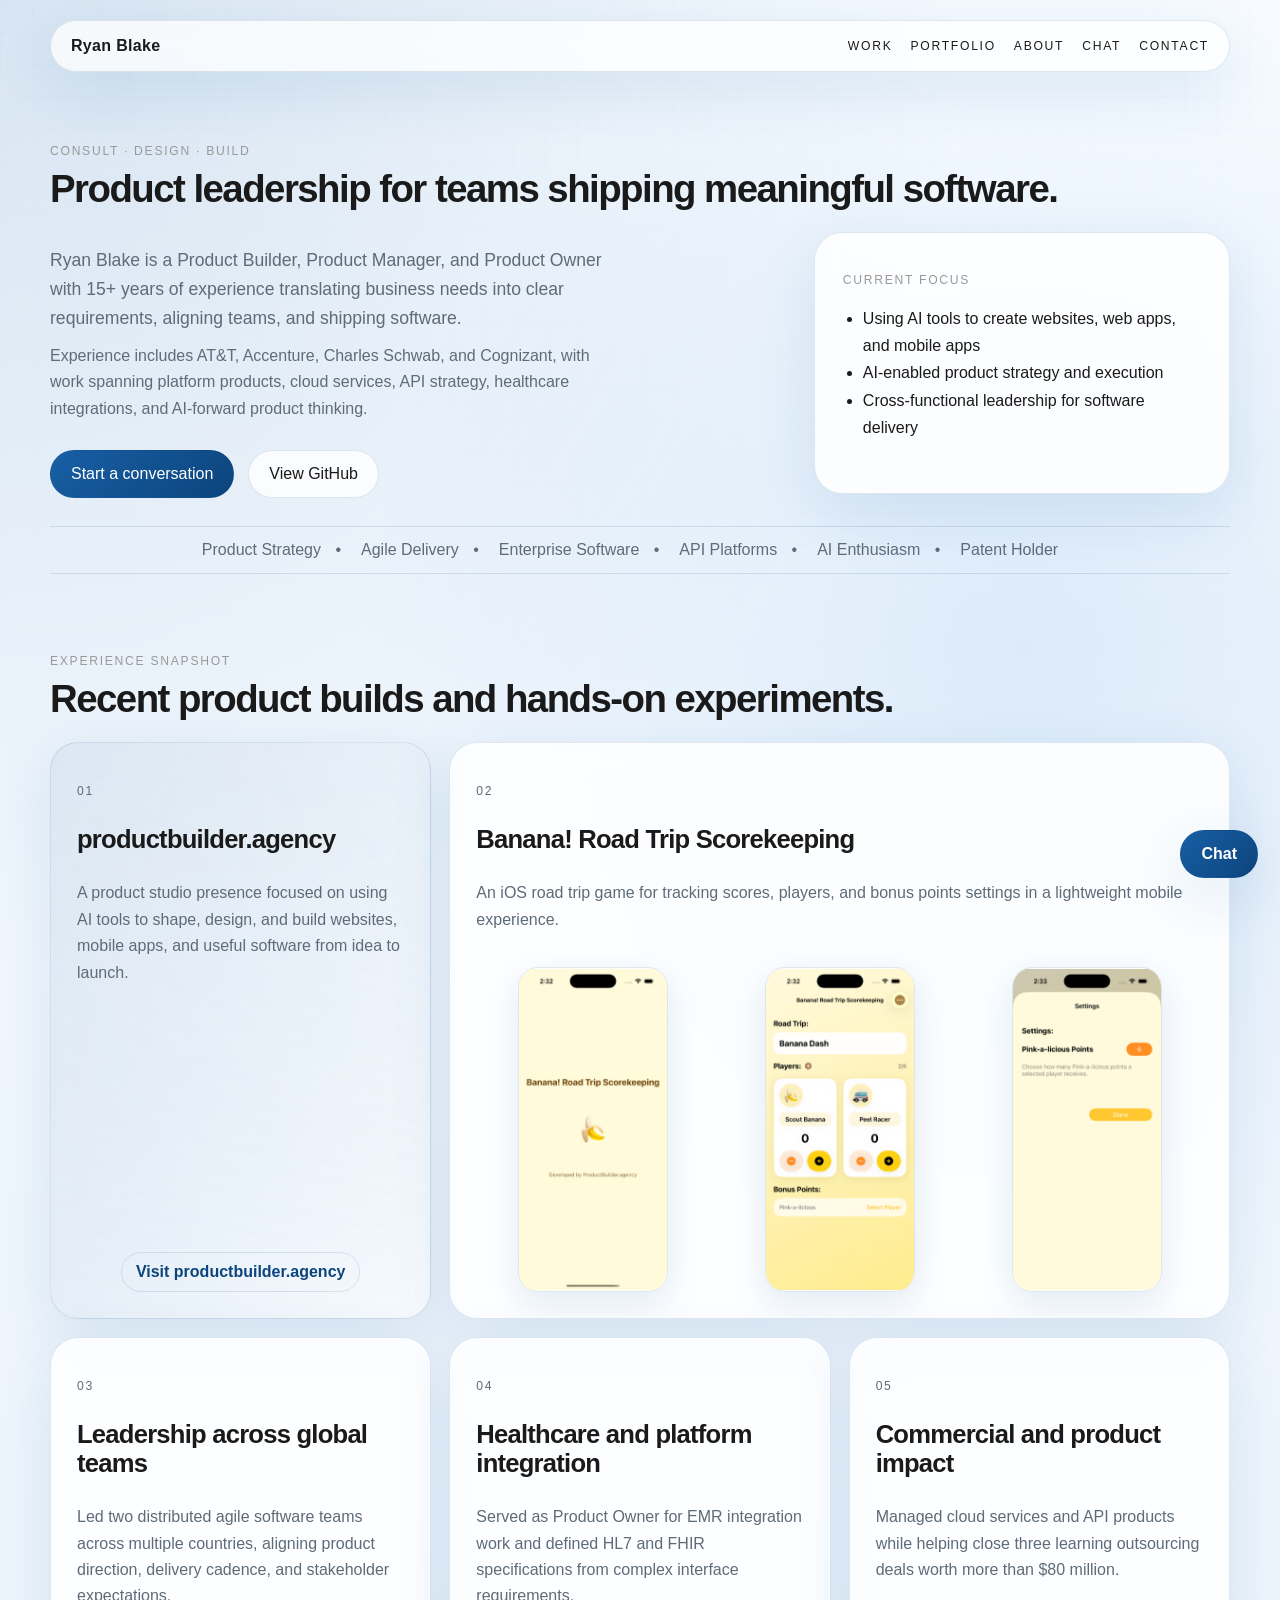
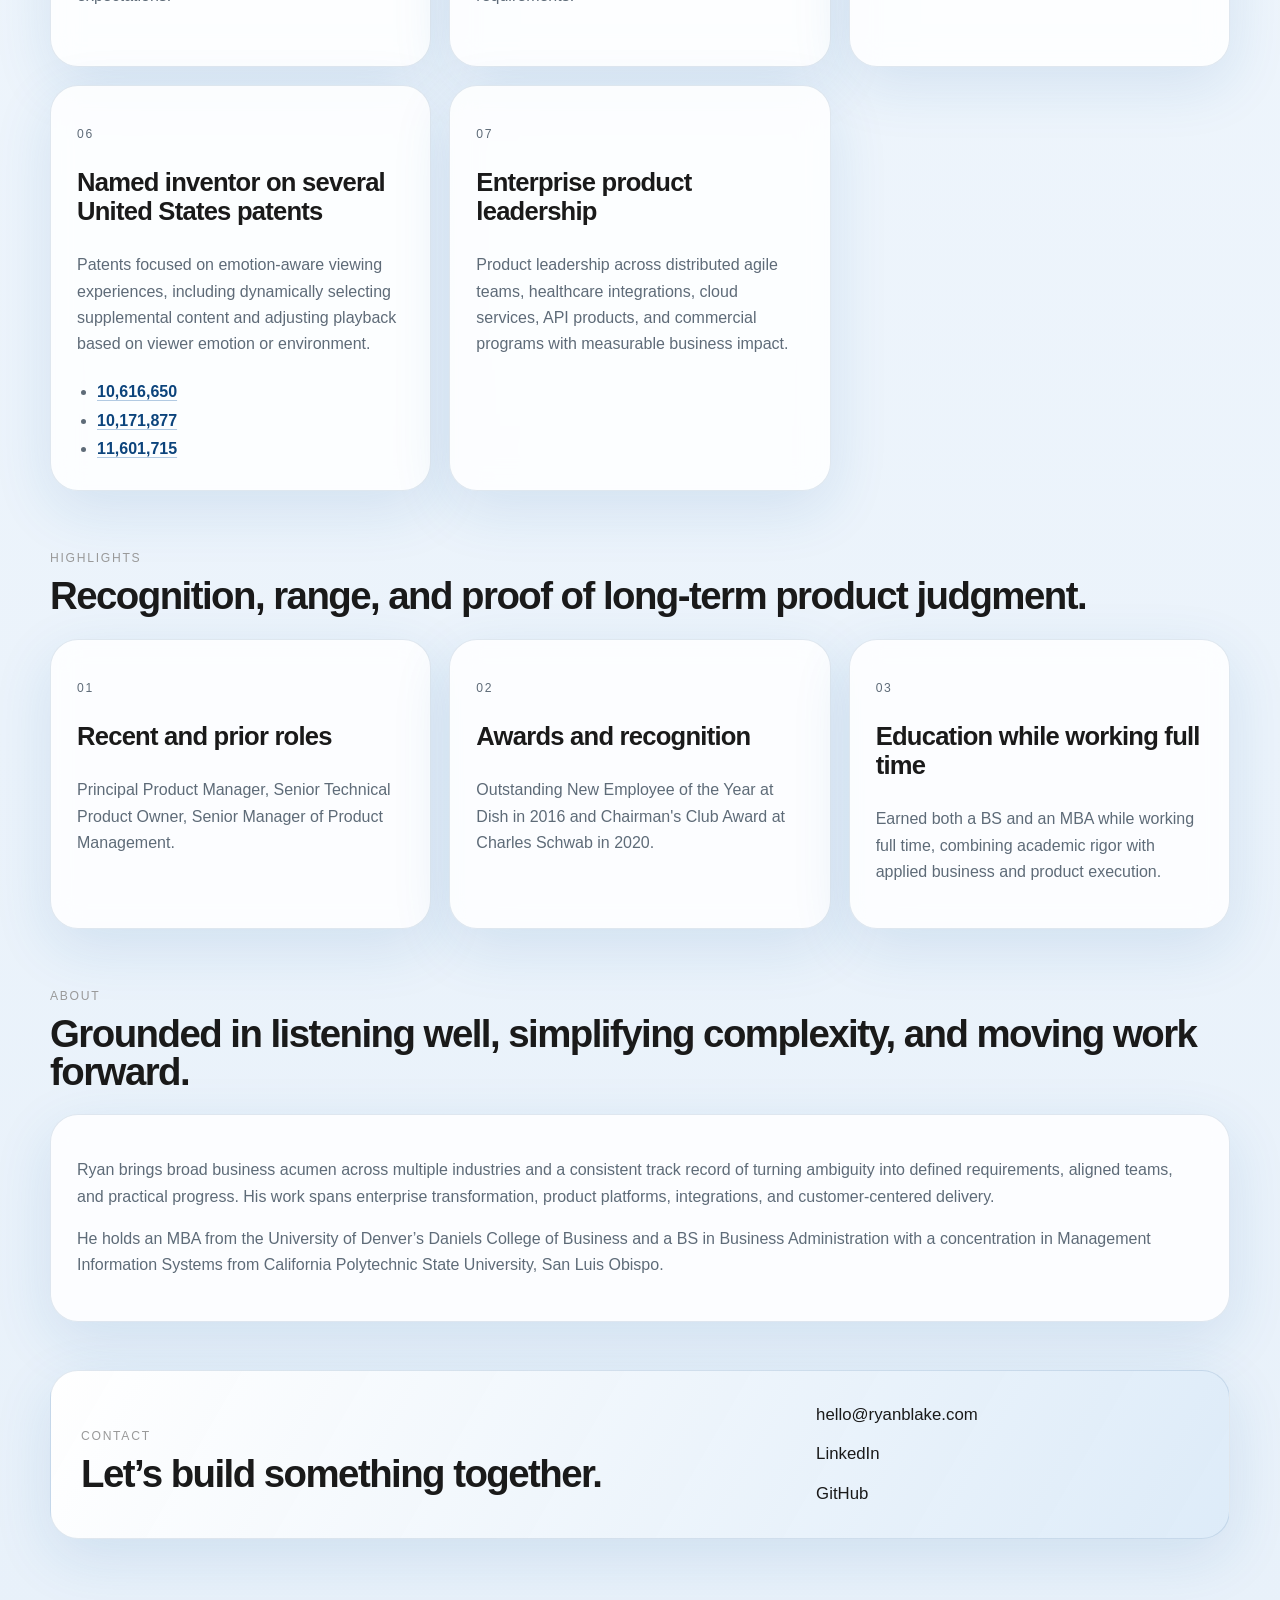
==== commit 6a9b71c3: "Refine chat widget and portfolio layout" ====
--- a/index.html
+++ b/index.html
@@ -82,7 +82,7 @@
             <h2>Recent product builds and hands-on experiments.</h2>
           </div>
 
-          <div class="portfolio-carousel" aria-label="Experience snapshot carousel">
+          <div class="portfolio-grid" aria-label="Experience snapshot">
             <div class="portfolio-track" id="portfolio-track">
               <article class="project-card portfolio-card featured">
                 <p class="project-index">01</p>
@@ -171,10 +171,6 @@
               </article>
             </div>
 
-            <div class="carousel-controls" aria-label="Portfolio carousel controls">
-              <button class="carousel-control" type="button" data-carousel-action="prev" aria-label="Previous project">&lt;</button>
-              <button class="carousel-control" type="button" data-carousel-action="next" aria-label="Next project">&gt;</button>
-            </div>
           </div>
         </section>
 
@@ -184,7 +180,7 @@
             <h2>Recognition, range, and proof of long-term product judgment.</h2>
           </div>
 
-          <div class="project-grid">
+          <div class="project-grid highlights-grid">
             <article class="project-card">
               <p class="project-index">01</p>
               <h3>Recent and prior roles</h3>
@@ -256,21 +252,17 @@
 
       <aside class="chat-widget" id="chat-widget" aria-label="AI chat assistant">
         <button class="chat-toggle" type="button" id="chat-toggle" aria-expanded="false" aria-controls="chat-panel">
-          AI Chat
+          Chat
         </button>
 
         <div class="chat-float-panel" id="chat-panel" hidden>
           <div class="chat-float-header">
             <div>
-              <p class="eyebrow">AI Chat</p>
-              <h2>Ask about Ryan’s work.</h2>
+              <p class="eyebrow">Chat</p>
+              <h2>Ask about Ryan’s work and experience</h2>
             </div>
             <button class="chat-close" type="button" id="chat-close" aria-label="Close chat">×</button>
           </div>
-
-          <p class="chat-note">
-            Grounded in Ryan’s site, portfolio, LinkedIn, and resume details.
-          </p>
 
           <div class="chat-suggestions" aria-label="Suggested questions">
             <button class="suggestion-chip" type="button" data-prompt="What portfolio projects are listed for Ryan?">
--- a/styles.css
+++ b/styles.css
@@ -365,6 +365,17 @@
   gap: 18px;
 }
 
+.highlights-grid {
+  grid-template-columns: repeat(3, minmax(0, 1fr));
+  align-items: stretch;
+}
+
+.highlights-grid .project-card {
+  display: flex;
+  min-height: 260px;
+  flex-direction: column;
+}
+
 .project-card,
 .about-panel,
 .portfolio-entry,
@@ -770,30 +781,17 @@
   letter-spacing: -0.03em;
 }
 
-.portfolio-carousel {
-  overflow: hidden;
-}
-
 .portfolio-track {
-  display: flex;
+  display: grid;
+  grid-template-columns: repeat(3, minmax(0, 1fr));
   gap: 18px;
-  overflow-x: auto;
-  padding: 4px 4px 16px;
-  scroll-behavior: smooth;
-  scroll-snap-type: x proximity;
-  scrollbar-width: none;
-}
-
-.portfolio-track::-webkit-scrollbar {
-  display: none;
+  align-items: stretch;
 }
 
 .portfolio-card {
   display: flex;
   flex-direction: column;
-  flex: 0 0 min(360px, 82vw);
   min-height: 330px;
-  scroll-snap-align: start;
 }
 
 .project-link {
@@ -839,7 +837,7 @@
 
 
 .banana-card {
-  flex-basis: min(720px, 92vw);
+  grid-column: span 2;
   overflow: hidden;
 }
 
@@ -863,36 +861,6 @@
   box-shadow: 0 12px 34px rgba(24, 95, 165, 0.12);
 }
 
-.carousel-controls {
-  display: flex;
-  justify-content: center;
-  gap: 10px;
-  padding-top: 10px;
-}
-
-.carousel-control {
-  display: inline-flex;
-  align-items: center;
-  justify-content: center;
-  width: 44px;
-  height: 44px;
-  border: 1px solid var(--line);
-  border-radius: 50%;
-  background: rgba(255, 255, 255, 0.82);
-  color: var(--text);
-  cursor: pointer;
-  font: inherit;
-  font-size: 1.2rem;
-  font-weight: 700;
-  transition: transform 180ms ease, border-color 180ms ease, color 180ms ease;
-}
-
-.carousel-control:hover {
-  transform: translateY(-1px);
-  border-color: rgba(24, 95, 165, 0.3);
-  color: var(--accent-deep);
-}
-
 .featured {
   background:
     linear-gradient(180deg, rgba(255, 255, 255, 0.34), transparent),
@@ -959,12 +927,12 @@
   }
 
   .portfolio-track {
+    grid-template-columns: repeat(2, minmax(0, 1fr));
     gap: 14px;
   }
 
-  .portfolio-card,
   .banana-card {
-    flex-basis: 84vw;
+    grid-column: span 2;
   }
 
   .app-thumbnail-row {
@@ -1012,6 +980,14 @@
 
   .hero {
     padding-top: 28px;
+  }
+
+  .portfolio-track {
+    grid-template-columns: 1fr;
+  }
+
+  .banana-card {
+    grid-column: auto;
   }
 
   .chat-intro,
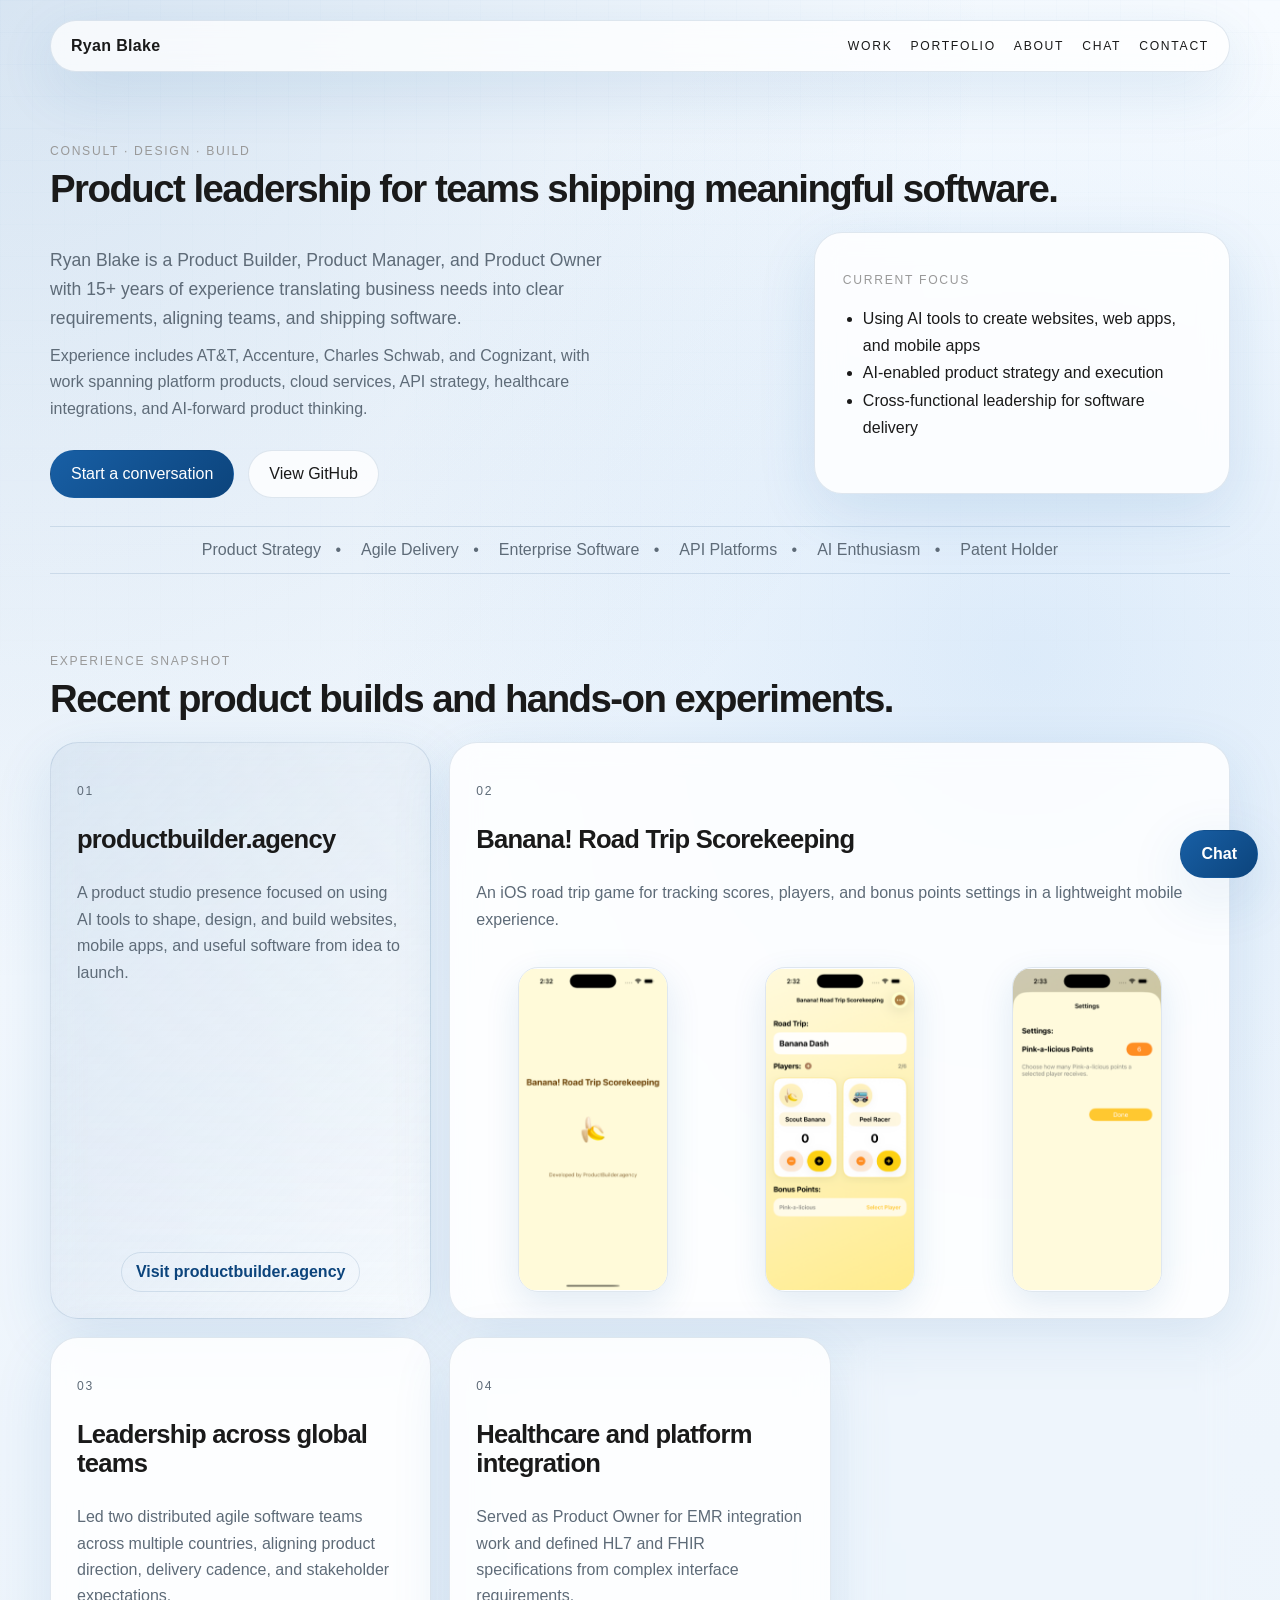
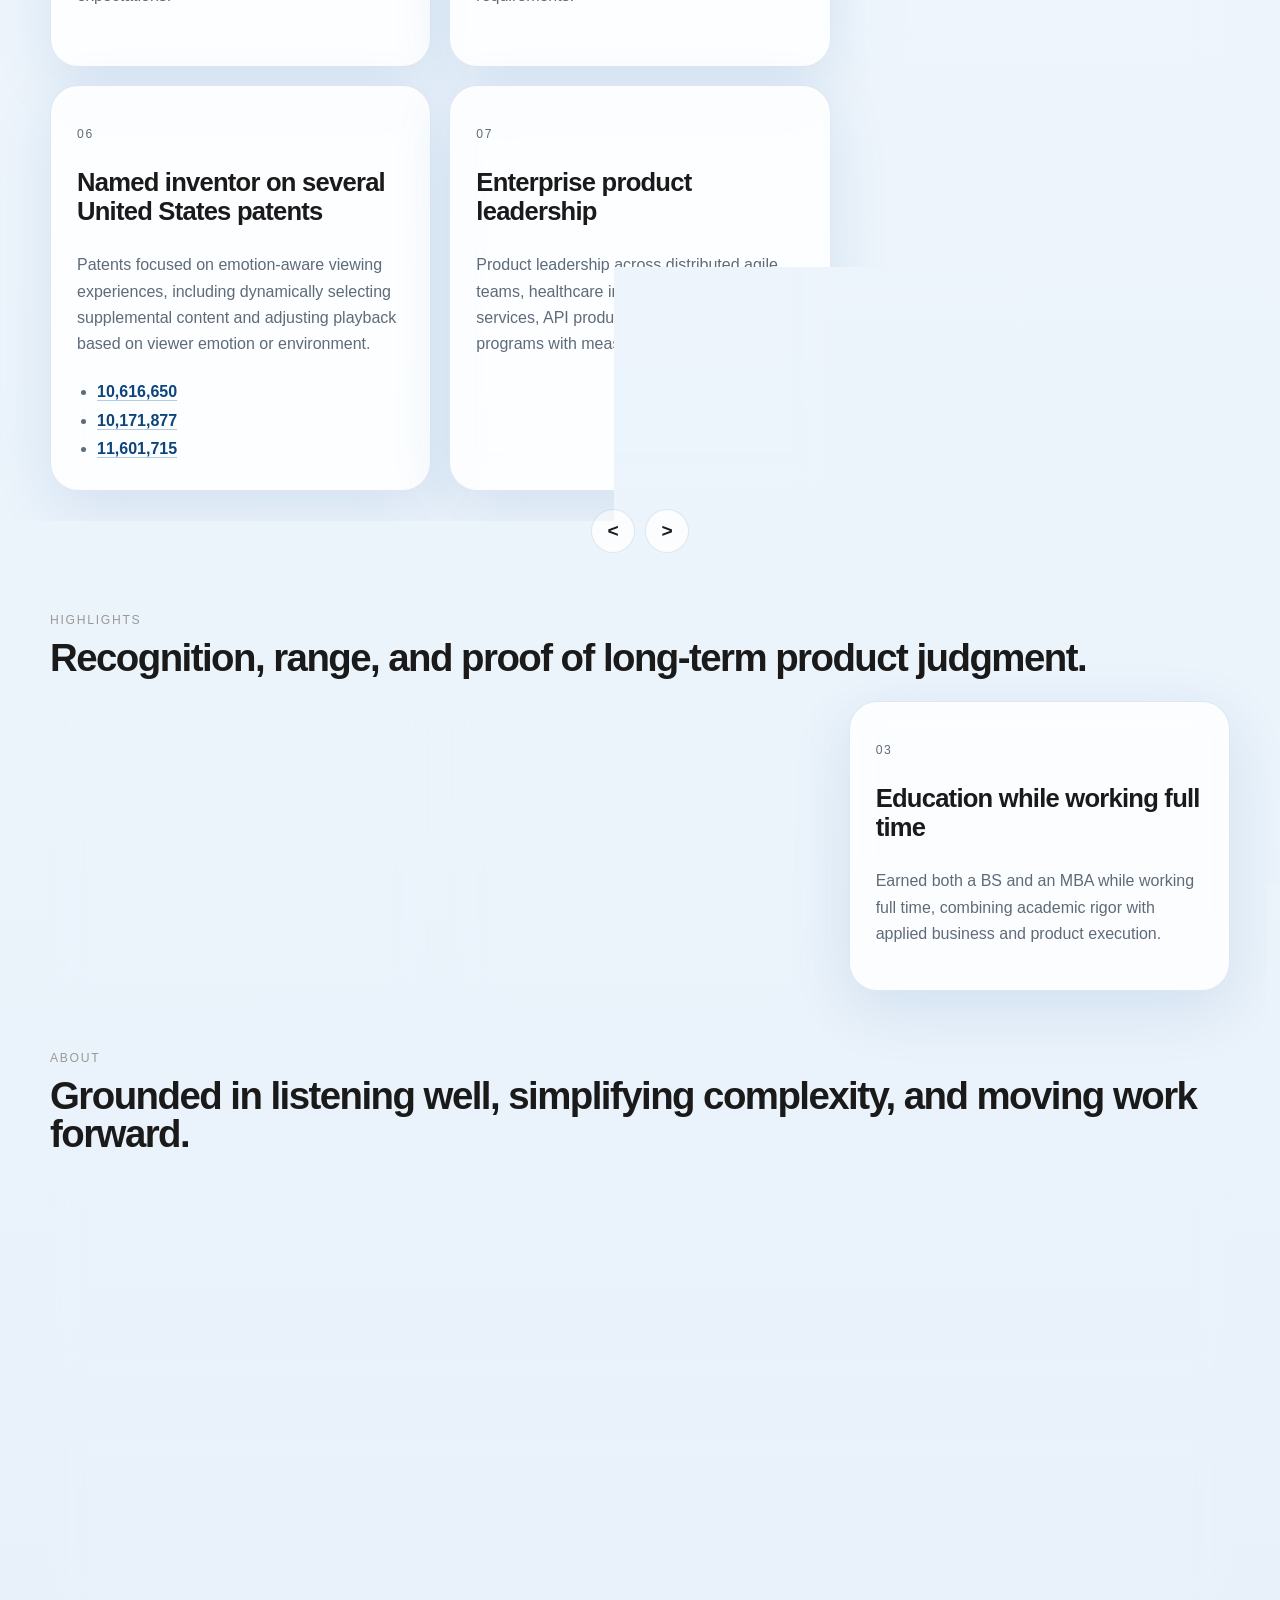
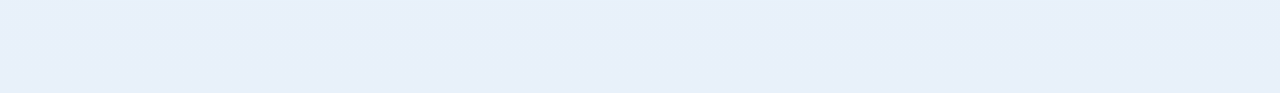
==== commit 5cfed2b7: "Show all experience snapshot cards" ====
--- a/index.html
+++ b/index.html
@@ -84,7 +84,7 @@
 
           <div class="portfolio-grid" aria-label="Experience snapshot">
             <div class="portfolio-track" id="portfolio-track">
-              <article class="project-card portfolio-card featured">
+              <article class="project-card portfolio-card featured" tabindex="-1">
                 <p class="project-index">01</p>
                 <h3>productbuilder.agency</h3>
                 <p>
@@ -97,7 +97,7 @@
                 </a>
               </article>
 
-              <article class="project-card portfolio-card banana-card">
+              <article class="project-card portfolio-card banana-card" tabindex="-1">
                 <p class="project-index">02</p>
                 <h3>Banana! Road Trip Scorekeeping</h3>
                 <p>
@@ -111,7 +111,7 @@
                 </div>
               </article>
 
-              <article class="project-card portfolio-card">
+              <article class="project-card portfolio-card" tabindex="-1">
                 <p class="project-index">03</p>
                 <h3>Leadership across global teams</h3>
                 <p>
@@ -121,7 +121,7 @@
                 </p>
               </article>
 
-              <article class="project-card portfolio-card">
+              <article class="project-card portfolio-card" tabindex="-1">
                 <p class="project-index">04</p>
                 <h3>Healthcare and platform integration</h3>
                 <p>
@@ -130,7 +130,7 @@
                 </p>
               </article>
 
-              <article class="project-card portfolio-card">
+              <article class="project-card portfolio-card" tabindex="-1">
                 <p class="project-index">05</p>
                 <h3>Commercial and product impact</h3>
                 <p>
@@ -139,7 +139,7 @@
                 </p>
               </article>
 
-              <article class="project-card portfolio-card">
+              <article class="project-card portfolio-card" tabindex="-1">
                 <p class="project-index">06</p>
                 <h3>Named inventor on several United States patents</h3>
                 <p>
@@ -160,7 +160,7 @@
                 </ul>
               </article>
 
-              <article class="project-card portfolio-card">
+              <article class="project-card portfolio-card" tabindex="-1">
                 <p class="project-index">07</p>
                 <h3>Enterprise product leadership</h3>
                 <p>
@@ -171,6 +171,10 @@
               </article>
             </div>
 
+            <div class="snapshot-controls" aria-label="Experience snapshot controls">
+              <button class="snapshot-control" type="button" data-snapshot-action="prev" aria-label="Previous experience">&lt;</button>
+              <button class="snapshot-control" type="button" data-snapshot-action="next" aria-label="Next experience">&gt;</button>
+            </div>
           </div>
         </section>
 
--- a/styles.css
+++ b/styles.css
@@ -794,6 +794,11 @@
   min-height: 330px;
 }
 
+.portfolio-card.is-selected {
+  outline: 2px solid rgba(24, 95, 165, 0.32);
+  outline-offset: 3px;
+}
+
 .project-link {
   display: inline-flex;
   width: fit-content;
@@ -861,6 +866,36 @@
   box-shadow: 0 12px 34px rgba(24, 95, 165, 0.12);
 }
 
+.snapshot-controls {
+  display: flex;
+  justify-content: center;
+  gap: 10px;
+  padding-top: 18px;
+}
+
+.snapshot-control {
+  display: inline-flex;
+  align-items: center;
+  justify-content: center;
+  width: 44px;
+  height: 44px;
+  border: 1px solid var(--line);
+  border-radius: 50%;
+  background: rgba(255, 255, 255, 0.82);
+  color: var(--text);
+  cursor: pointer;
+  font: inherit;
+  font-size: 1.2rem;
+  font-weight: 700;
+  transition: transform 180ms ease, border-color 180ms ease, color 180ms ease;
+}
+
+.snapshot-control:hover {
+  transform: translateY(-1px);
+  border-color: rgba(24, 95, 165, 0.3);
+  color: var(--accent-deep);
+}
+
 .featured {
   background:
     linear-gradient(180deg, rgba(255, 255, 255, 0.34), transparent),
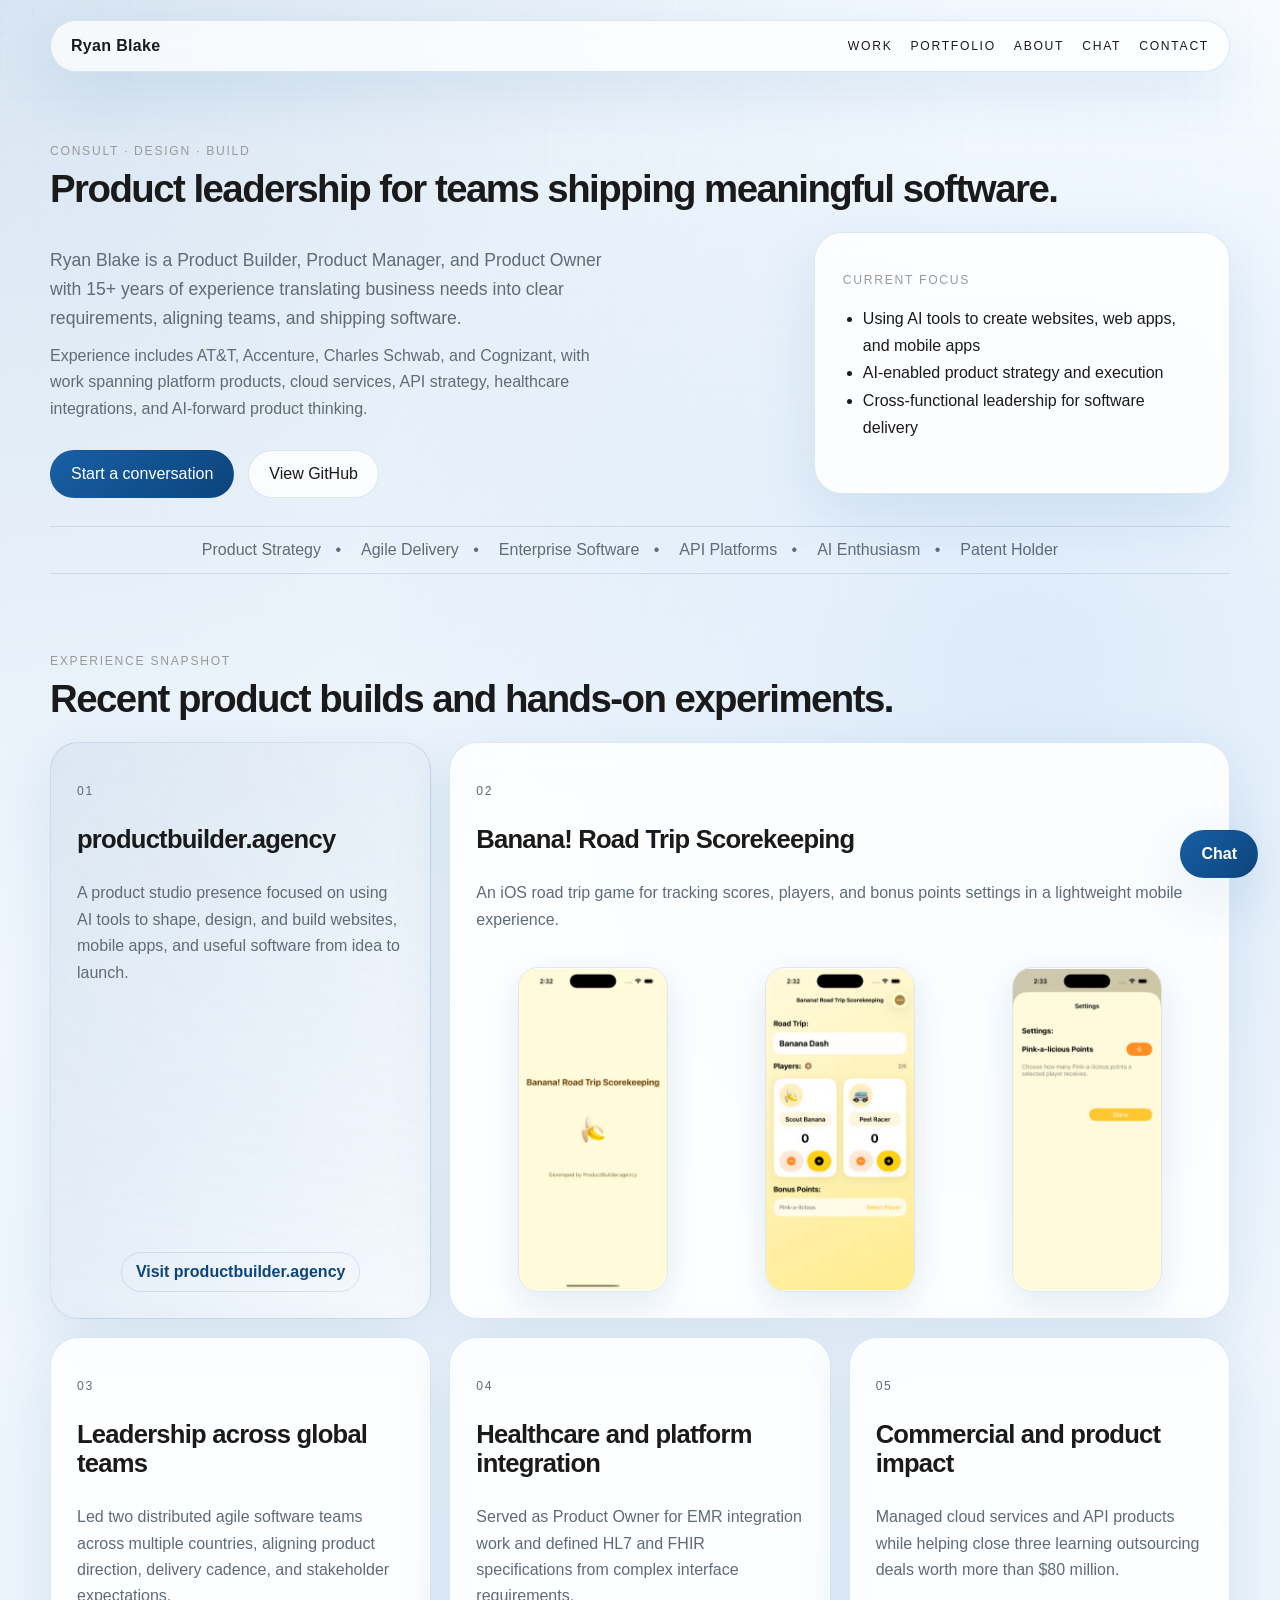
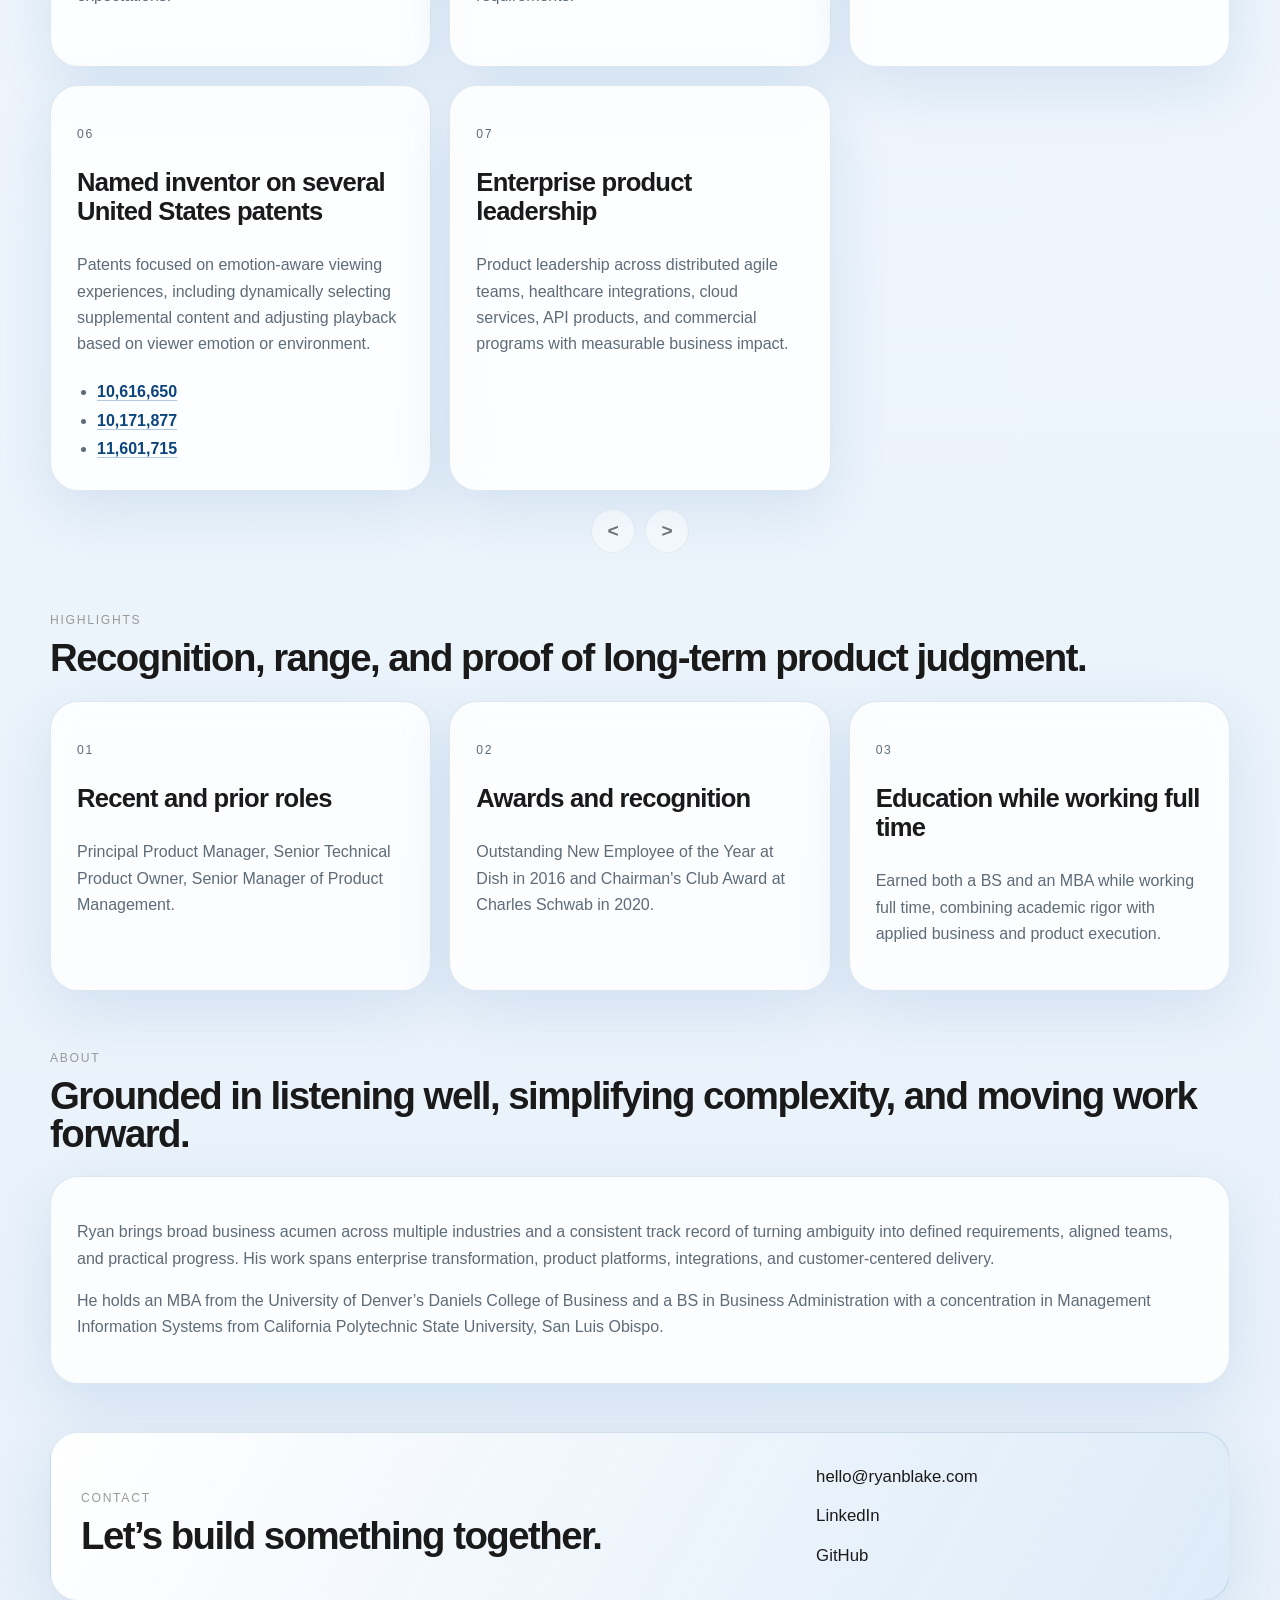
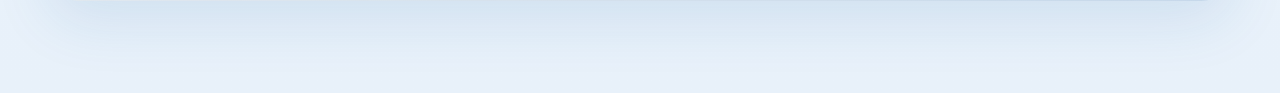
==== commit aa77928f: "Add privacy page and chat disclaimer" ====
--- a/index.html
+++ b/index.html
@@ -84,7 +84,7 @@
 
           <div class="portfolio-grid" aria-label="Experience snapshot">
             <div class="portfolio-track" id="portfolio-track">
-              <article class="project-card portfolio-card featured" tabindex="-1">
+              <article class="project-card portfolio-card featured">
                 <p class="project-index">01</p>
                 <h3>productbuilder.agency</h3>
                 <p>
@@ -97,7 +97,7 @@
                 </a>
               </article>
 
-              <article class="project-card portfolio-card banana-card" tabindex="-1">
+              <article class="project-card portfolio-card banana-card">
                 <p class="project-index">02</p>
                 <h3>Banana! Road Trip Scorekeeping</h3>
                 <p>
@@ -111,7 +111,7 @@
                 </div>
               </article>
 
-              <article class="project-card portfolio-card" tabindex="-1">
+              <article class="project-card portfolio-card">
                 <p class="project-index">03</p>
                 <h3>Leadership across global teams</h3>
                 <p>
@@ -121,7 +121,7 @@
                 </p>
               </article>
 
-              <article class="project-card portfolio-card" tabindex="-1">
+              <article class="project-card portfolio-card">
                 <p class="project-index">04</p>
                 <h3>Healthcare and platform integration</h3>
                 <p>
@@ -130,7 +130,7 @@
                 </p>
               </article>
 
-              <article class="project-card portfolio-card" tabindex="-1">
+              <article class="project-card portfolio-card">
                 <p class="project-index">05</p>
                 <h3>Commercial and product impact</h3>
                 <p>
@@ -139,7 +139,7 @@
                 </p>
               </article>
 
-              <article class="project-card portfolio-card" tabindex="-1">
+              <article class="project-card portfolio-card">
                 <p class="project-index">06</p>
                 <h3>Named inventor on several United States patents</h3>
                 <p>
@@ -160,7 +160,7 @@
                 </ul>
               </article>
 
-              <article class="project-card portfolio-card" tabindex="-1">
+              <article class="project-card portfolio-card">
                 <p class="project-index">07</p>
                 <h3>Enterprise product leadership</h3>
                 <p>
@@ -172,8 +172,8 @@
             </div>
 
             <div class="snapshot-controls" aria-label="Experience snapshot controls">
-              <button class="snapshot-control" type="button" data-snapshot-action="prev" aria-label="Previous experience">&lt;</button>
-              <button class="snapshot-control" type="button" data-snapshot-action="next" aria-label="Next experience">&gt;</button>
+              <button class="snapshot-control" type="button" aria-label="Previous experience" disabled>&lt;</button>
+              <button class="snapshot-control" type="button" aria-label="Next experience" disabled>&gt;</button>
             </div>
           </div>
         </section>
@@ -267,6 +267,12 @@
             </div>
             <button class="chat-close" type="button" id="chat-close" aria-label="Close chat">×</button>
           </div>
+
+          <p class="chat-disclaimer">
+            Any data you submit through this chat feature may be recorded and
+            will be used and disclosed in accordance with our
+            <a href="privacy.html"><strong>privacy policy</strong></a>.
+          </p>
 
           <div class="chat-suggestions" aria-label="Suggested questions">
             <button class="suggestion-chip" type="button" data-prompt="What portfolio projects are listed for Ryan?">
--- a/styles.css
+++ b/styles.css
@@ -531,6 +531,23 @@
   line-height: 1.75;
 }
 
+.legal-card h2 {
+  margin: 32px 0 12px;
+  font-size: 1.18rem;
+  color: var(--ink);
+}
+
+.legal-card ul {
+  margin: 0 0 20px 20px;
+  padding: 0;
+  color: var(--muted);
+  line-height: 1.75;
+}
+
+.legal-card li + li {
+  margin-top: 6px;
+}
+
 .legal-card p:last-child {
   margin-bottom: 0;
 }
@@ -721,6 +738,18 @@
   letter-spacing: -0.03em;
 }
 
+.chat-disclaimer {
+  margin: 0;
+  color: var(--muted);
+  font-size: 0.82rem;
+  line-height: 1.45;
+}
+
+.chat-disclaimer a {
+  color: var(--accent-deep);
+  text-underline-offset: 3px;
+}
+
 .chat-close {
   display: inline-flex;
   align-items: center;
@@ -792,11 +821,6 @@
   display: flex;
   flex-direction: column;
   min-height: 330px;
-}
-
-.portfolio-card.is-selected {
-  outline: 2px solid rgba(24, 95, 165, 0.32);
-  outline-offset: 3px;
 }
 
 .project-link {
@@ -896,6 +920,17 @@
   color: var(--accent-deep);
 }
 
+.snapshot-control:disabled {
+  cursor: default;
+  opacity: 0.58;
+}
+
+.snapshot-control:disabled:hover {
+  transform: none;
+  border-color: var(--line);
+  color: var(--text);
+}
+
 .featured {
   background:
     linear-gradient(180deg, rgba(255, 255, 255, 0.34), transparent),
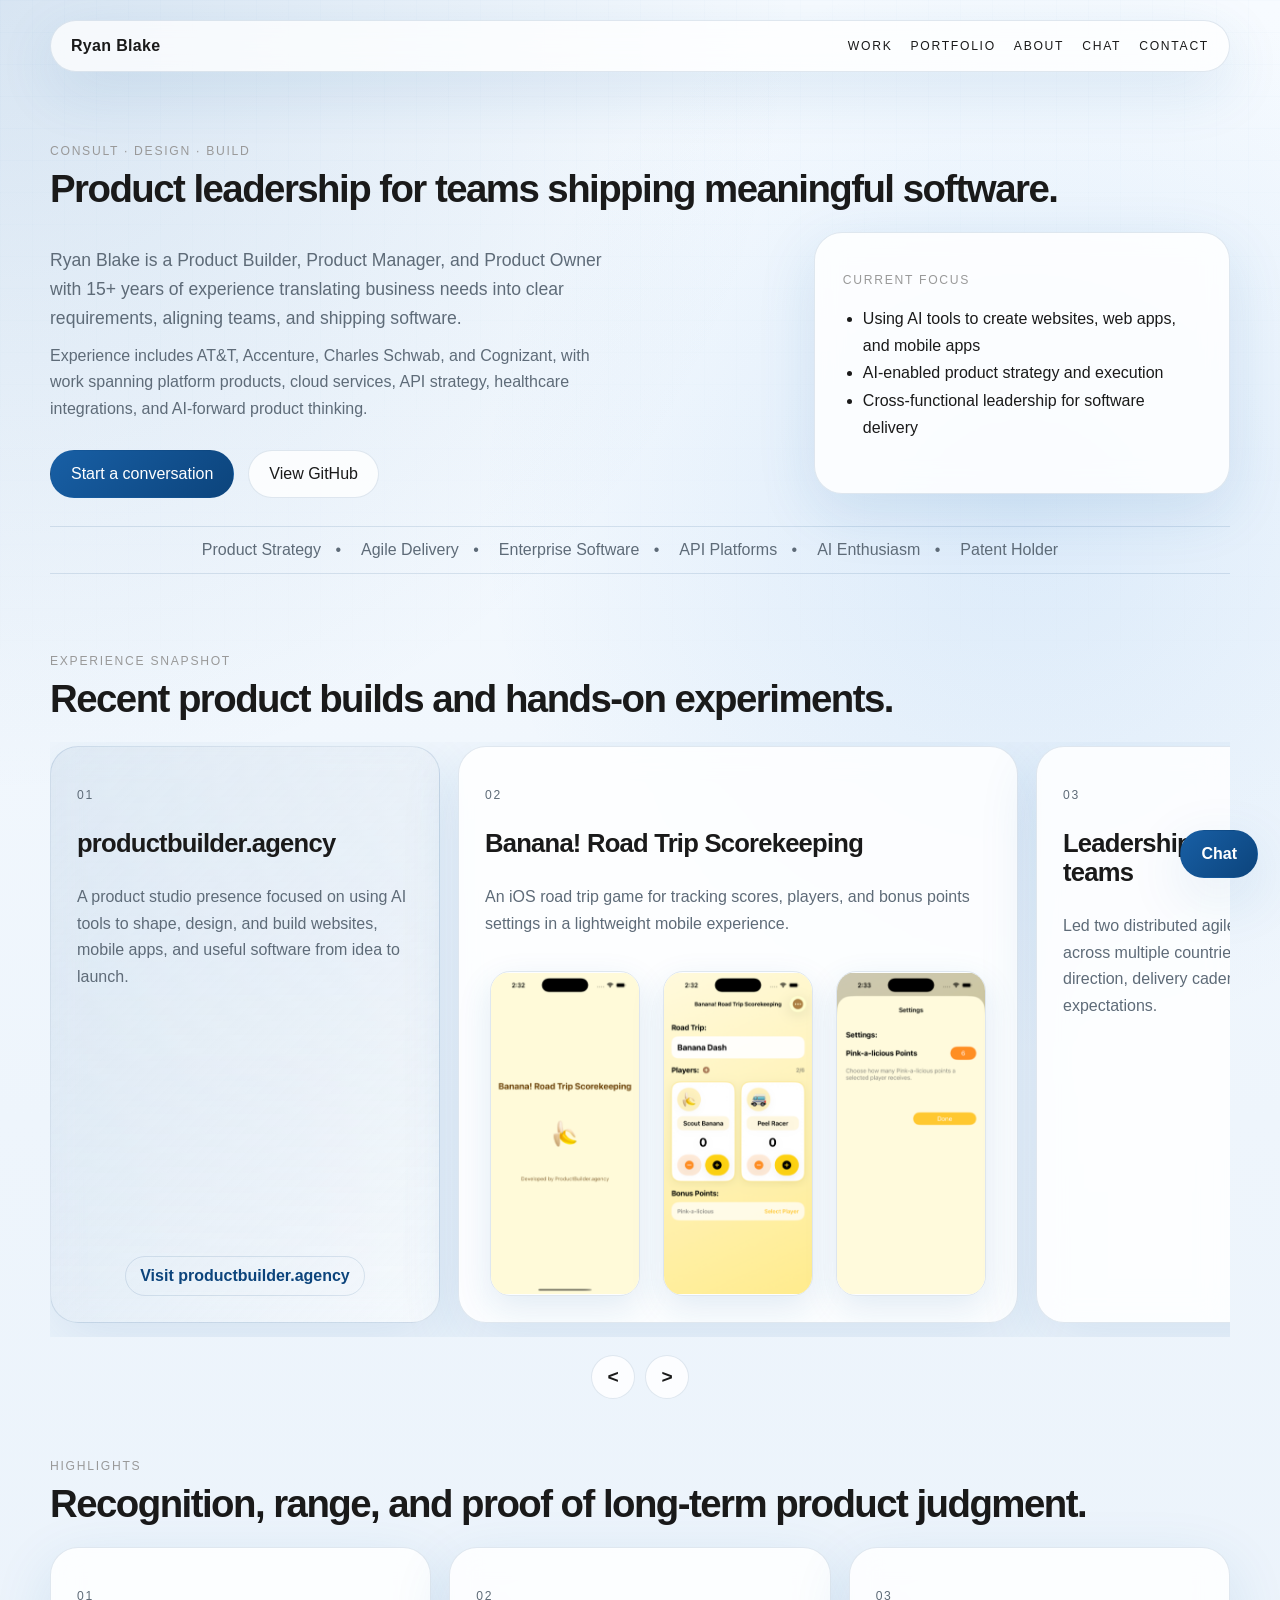
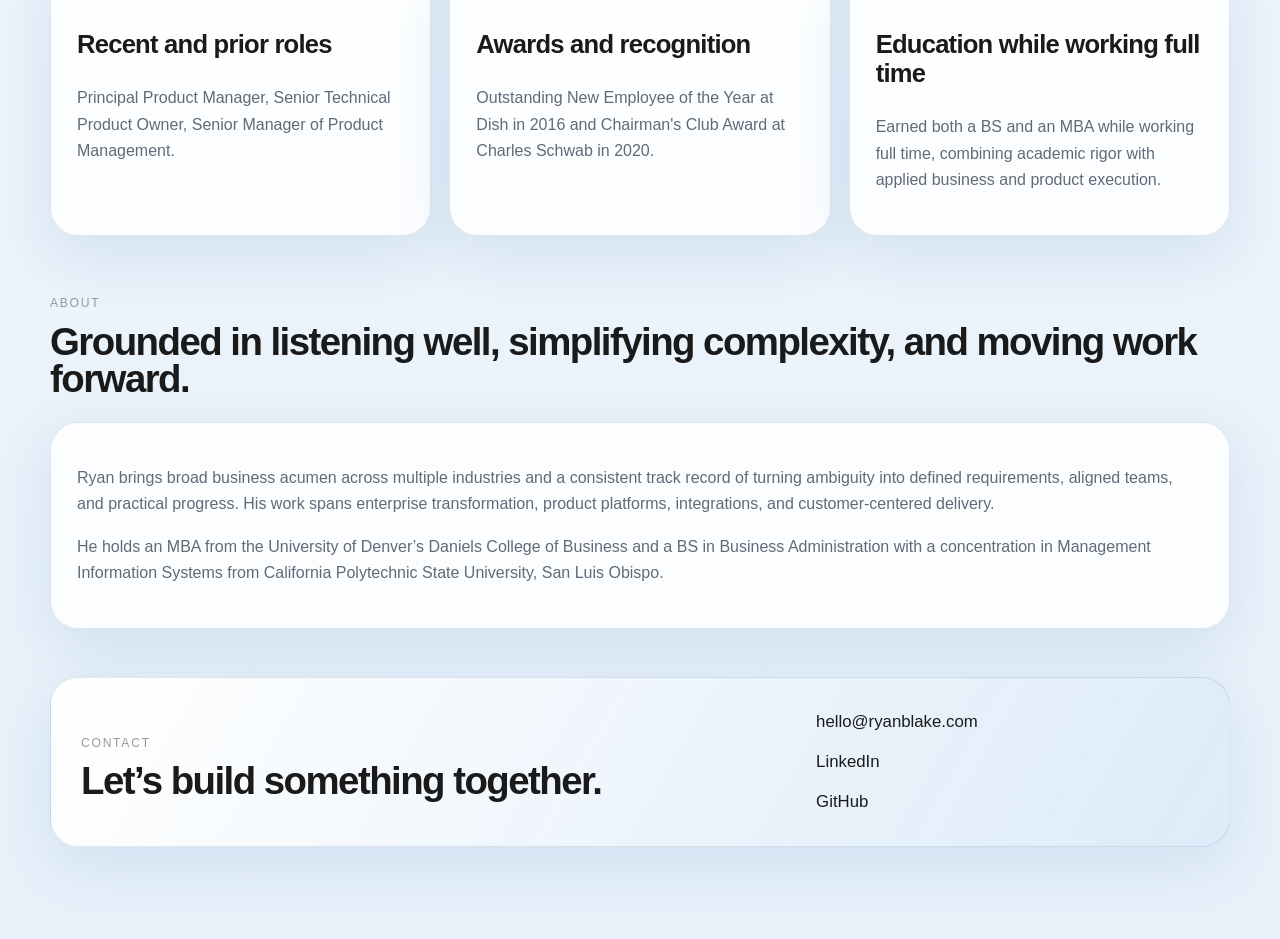
==== commit f9812ab2: "Tune chat responses and experience carousel" ====
--- a/index.html
+++ b/index.html
@@ -172,8 +172,8 @@
             </div>
 
             <div class="snapshot-controls" aria-label="Experience snapshot controls">
-              <button class="snapshot-control" type="button" aria-label="Previous experience" disabled>&lt;</button>
-              <button class="snapshot-control" type="button" aria-label="Next experience" disabled>&gt;</button>
+              <button class="snapshot-control" type="button" data-snapshot-action="prev" aria-label="Previous experience">&lt;</button>
+              <button class="snapshot-control" type="button" data-snapshot-action="next" aria-label="Next experience">&gt;</button>
             </div>
           </div>
         </section>
--- a/styles.css
+++ b/styles.css
@@ -565,8 +565,7 @@
 }
 
 .chat-intro p,
-.chat-note,
-.chat-source-list {
+.chat-note {
   color: var(--muted);
   line-height: 1.65;
 }
@@ -660,11 +659,6 @@
 .chat-note {
   margin: 0;
   font-size: 0.92rem;
-}
-
-.chat-source-list {
-  margin: 8px 0 0;
-  font-size: 0.88rem;
 }
 
 .chat-widget {
@@ -810,17 +804,28 @@
   letter-spacing: -0.03em;
 }
 
+.portfolio-grid {
+  min-width: 0;
+}
+
 .portfolio-track {
-  display: grid;
-  grid-template-columns: repeat(3, minmax(0, 1fr));
+  display: flex;
   gap: 18px;
   align-items: stretch;
+  overflow-x: auto;
+  overscroll-behavior-inline: contain;
+  padding: 4px 4px 14px;
+  scroll-behavior: smooth;
+  scroll-snap-type: x mandatory;
+  scrollbar-width: thin;
 }
 
 .portfolio-card {
   display: flex;
   flex-direction: column;
+  flex: 0 0 clamp(280px, 31vw, 390px);
   min-height: 330px;
+  scroll-snap-align: start;
 }
 
 .project-link {
@@ -866,7 +871,7 @@
 
 
 .banana-card {
-  grid-column: span 2;
+  flex-basis: clamp(380px, 48vw, 560px);
   overflow: hidden;
 }
 
@@ -997,12 +1002,11 @@
   }
 
   .portfolio-track {
-    grid-template-columns: repeat(2, minmax(0, 1fr));
     gap: 14px;
   }
 
   .banana-card {
-    grid-column: span 2;
+    flex-basis: clamp(320px, 82vw, 480px);
   }
 
   .app-thumbnail-row {
@@ -1053,11 +1057,12 @@
   }
 
   .portfolio-track {
-    grid-template-columns: 1fr;
-  }
-
+    gap: 12px;
+  }
+
+  .portfolio-card,
   .banana-card {
-    grid-column: auto;
+    flex-basis: min(82vw, 340px);
   }
 
   .chat-intro,
